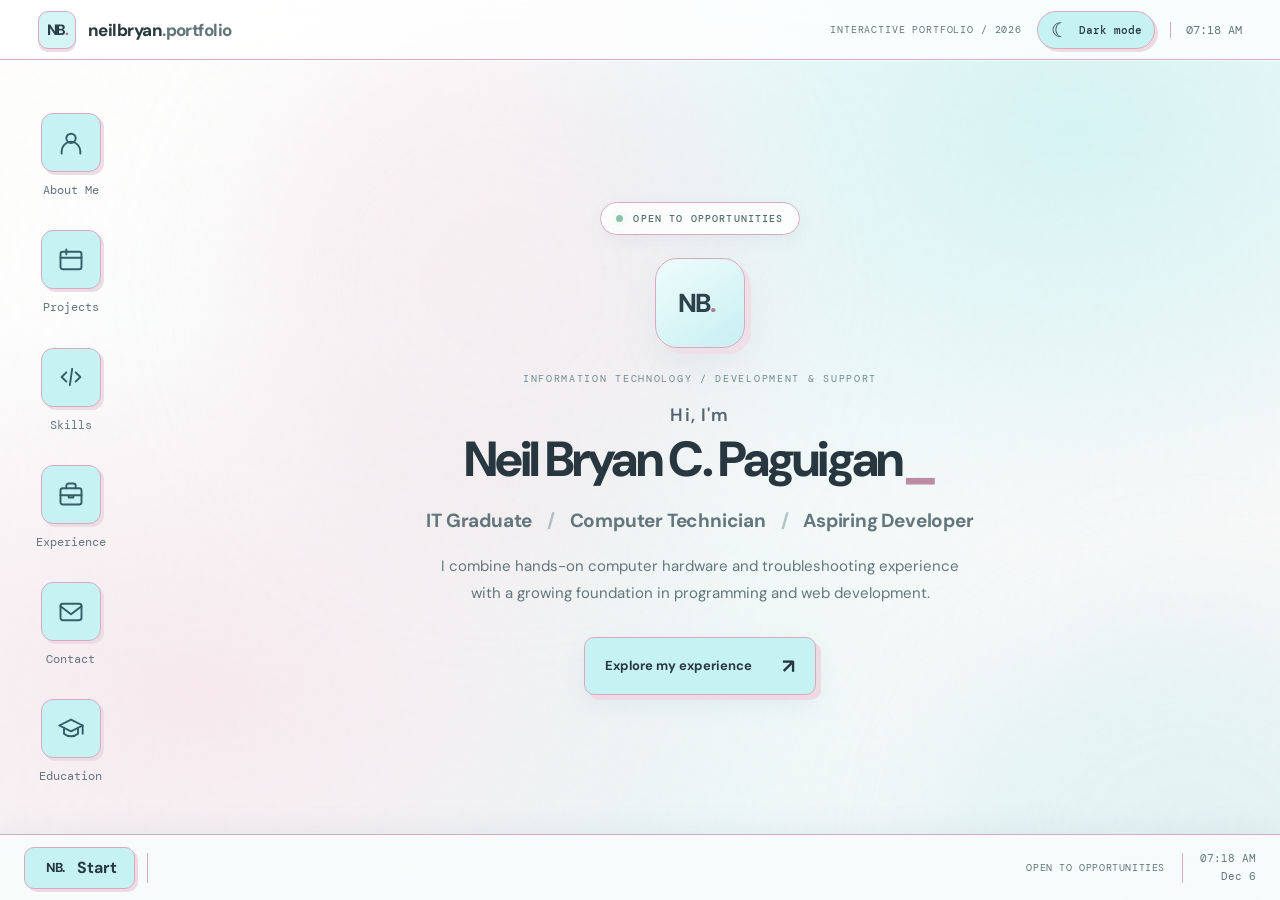
==== index.html @ 0460dc66 "Update lyric video description for clarity" ====
<!DOCTYPE html>
<html data-theme="light" lang="en">
  <head>
    <meta charset="utf-8"/>
    <meta content="width=device-width, initial-scale=1.0" name="viewport"/>
    <meta content="#f8fbfa" name="theme-color"/>
    <meta content="Explore Neil Bryan C. Paguigan’s desktop-style portfolio: IT graduate, computer technician, and developing programmer based in Bulacan, Philippines." name="description"/>
    <title>Neil Bryan C. Paguigan | Portfolio</title>
    <link href="style.css" rel="stylesheet"/>
    <script defer="" src="script.js"></script>
    <link href="assets/favicon.svg" rel="icon" type="image/svg+xml"/>
  </head>
  <body>
    <!-- SVG ICON DEFINITIONS — navigation icon shapes -->
    <svg aria-hidden="true" class="icon-sprite" xmlns="http://www.w3.org/2000/svg">
      <defs>
        <symbol fill="none" id="icon-about" stroke="currentColor" stroke-linecap="round" stroke-linejoin="round" stroke-width="1.65" viewbox="0 0 24 24">
          <circle cx="12" cy="8" r="4"></circle>
          <path d="M4 21v-2a8 8 0 0 1 16 0v2"></path>
        </symbol>
        <symbol fill="none" id="icon-projects" stroke="currentColor" stroke-linecap="round" stroke-linejoin="round" stroke-width="1.65" viewbox="0 0 24 24">
          <rect height="15" rx="2" width="18" x="3" y="5"></rect>
          <path d="M3 10h18M8 3v4"></path>
        </symbol>
        <symbol fill="none" id="icon-skills" stroke="currentColor" stroke-linecap="round" stroke-linejoin="round" stroke-width="1.65" viewbox="0 0 24 24">
          <path d="m8 8-4 4 4 4m8-8 4 4-4 4m-3-11-2 14"></path>
        </symbol>
        <symbol fill="none" id="icon-experience" stroke="currentColor" stroke-linecap="round" stroke-linejoin="round" stroke-width="1.65" viewbox="0 0 24 24">
          <rect height="14" rx="2" width="18" x="3" y="7"></rect>
          <path d="M8 7V5a2 2 0 0 1 2-2h4a2 2 0 0 1 2 2v2M3 13h18M10 13v2h4v-2"></path>
        </symbol>
        <symbol fill="none" id="icon-contact" stroke="currentColor" stroke-linecap="round" stroke-linejoin="round" stroke-width="1.65" viewbox="0 0 24 24">
          <rect height="14" rx="2" width="18" x="3" y="5"></rect>
          <path d="m3 7 9 7 9-7"></path>
        </symbol>
        <symbol fill="none" id="icon-education" stroke="currentColor" stroke-linecap="round" stroke-linejoin="round" stroke-width="1.65" viewbox="0 0 24 24">
          <path d="m2 9 10-5 10 5-10 5L2 9Z"></path>
          <path d="M6 11v5c3.5 3 8.5 3 12 0v-5M22 9v7"></path>
        </symbol>
      </defs>
    </svg>
    <div aria-hidden="true" class="wallpaper">
      <div class="ambient ambient-one"></div>
      <div class="ambient ambient-two"></div>
      <div class="grain"></div>
    </div>
    <div class="desktop" id="desktop">
      <!-- TOP BAR — logo, theme toggle and clock -->
      <header class="topbar">
        <div class="brand">
          <span aria-hidden="true" class="brand-mark">NB<span>.</span></span>
          <span>neilbryan<span class="muted">.portfolio</span></span>
        </div>
        <div class="topbar-right">
          <span class="topbar-tip">INTERACTIVE PORTFOLIO / 2026</span>
          <button aria-label="Switch to dark mode" aria-pressed="false" class="theme-toggle" id="themeToggle" title="Switch theme" type="button"><span aria-hidden="true" class="theme-toggle-icon" id="themeGlyph">☾</span><span class="theme-toggle-label" id="themeLabel">Dark mode</span></button>
          <span class="topbar-divider"></span>
          <span id="topClock">--:--</span>
        </div>
      </header>
      <main class="workspace">
        <!-- DESKTOP SHORTCUTS — data-open targets a window ID -->
        <div aria-label="Desktop shortcuts" class="desktop-icons">
          <button class="shortcut" data-open="about"><span class="shortcut-icon icon-about"><svg aria-hidden="true" class="ui-icon"><use href="#icon-about"></use></svg></span><span>About Me</span></button>
          <button class="shortcut" data-open="projects"><span class="shortcut-icon icon-projects"><svg aria-hidden="true" class="ui-icon"><use href="#icon-projects"></use></svg></span><span>Projects</span></button>
          <button class="shortcut" data-open="skills"><span class="shortcut-icon icon-skills"><svg aria-hidden="true" class="ui-icon"><use href="#icon-skills"></use></svg></span><span>Skills</span></button>
          <button class="shortcut" data-open="experience"><span class="shortcut-icon icon-experience"><svg aria-hidden="true" class="ui-icon"><use href="#icon-experience"></use></svg></span><span>Experience</span></button>
          <button class="shortcut" data-open="contact"><span class="shortcut-icon icon-contact"><svg aria-hidden="true" class="ui-icon"><use href="#icon-contact"></use></svg></span><span>Contact</span></button>
          <button class="shortcut" data-open="education"><span class="shortcut-icon icon-education"><svg aria-hidden="true" class="ui-icon"><use href="#icon-education"></use></svg></span><span>Education</span></button>
        </div>
        <!-- HERO / HOME PAGE — edit your name, headline and introduction here -->
        <section aria-label="Welcome" class="hero">
          <div class="hello-pill"><span class="status-dot"></span> OPEN TO OPPORTUNITIES</div>
          <div aria-hidden="true" class="hero-symbol"><span aria-hidden="true" class="hero-emblem">NB<span>.</span></span></div>
          <p class="hero-kicker">INFORMATION TECHNOLOGY / DEVELOPMENT &amp; SUPPORT</p>
          <p class="hero-intro">Hi, I'm</p>
          <h1 class="hero-name">Neil Bryan C. Paguigan<span class="hero-period">_</span></h1>
          <p class="hero-description">IT Graduate <span class="role-divider">/</span> Computer Technician <span class="role-divider">/</span> Aspiring Developer</p>
          <p class="hero-subtitle">I combine hands-on computer hardware and troubleshooting experience with a growing foundation in programming and web development.</p>
          <button class="hero-action" data-open="experience">Explore my experience <span aria-hidden="true">↗</span></button>
        </section>
        <div class="window-layer" id="windowLayer">
          <!-- ABOUT ME  -->
          <section aria-label="About Me" aria-modal="false" class="app-window" data-icon="A" data-title="About Me" hidden="" id="window-about" role="dialog">
            <div class="window-titlebar">
              <div class="window-heading"><svg aria-hidden="true" class="heading-icon"><use href="#icon-about"></use></svg>about / profile</div>
              <div class="window-controls">
                <button aria-label="Minimize About Me" data-minimize="">−</button>
                <button aria-label="Close About Me" data-close="">×</button>
              </div>
            </div>
            <div class="window-body about-layout">
              <div class="avatar-card">
                <div class="avatar-art avatar-photo-wrap"><img alt="Portrait of Neil Bryan C. Paguigan" height="400" loading="lazy" src="assets/profile.jpg" width="400"/></div>
                <div class="avatar-caption">NEIL BRYAN C. PAGUIGAN</div>
              </div>
              <div class="about-copy">
                <p class="eyebrow">01 / ABOUT ME</p>
                <h2>Hi, I'm <span class="highlight">Neil Bryan.</span></h2>
                <p>I'm a Bachelor of Science in Information Technology graduate from STI College San Jose Del Monte, with practical experience in computer diagnostics, PC assembly, operating system installation, and software troubleshooting.</p>
                <p>My background also includes an on-the-job training role as a video editor at Hooli Software. I'm continuing to build my programming skills and looking for opportunities to apply both my technical experience and creativity.</p>
                <div class="tags">
                  <span>BS Information Technology</span>
                  <span>PC Support</span>
                  <span>Web Fundamentals</span>
                  <span>Video Editing</span>
                </div>
              </div>
            </div>
          </section>
          <!-- PROJECTS -->
          <section aria-label="Projects" aria-modal="false" class="app-window" data-icon="P" data-title="Projects" hidden="" id="window-projects" role="dialog">
            <div class="window-titlebar">
              <div class="window-heading"><svg aria-hidden="true" class="heading-icon"><use href="#icon-projects"></use></svg>projects / selected work</div>
              <div class="window-controls">
                <button aria-label="Minimize Projects" data-minimize="">−</button>
                <button aria-label="Close Projects" data-close="">×</button>
              </div>
            </div>
            <div class="window-body">
              <p class="eyebrow">02 / SELECTED WORK</p>
              <div class="section-heading">
                <h2>Work &amp; <span class="highlight">projects.</span></h2>
                <span class="tiny-caption">RESUME-BASED</span>
              </div>
              <div class="project-grid">
                <!-- PROJECT CARD -->
                <article class="project-card">
                  <div class="project-art art-one"><span aria-hidden="true">⌘</span><small>WEB PORTFOLIO</small></div>
                  <div class="project-content">
                    <div class="project-index">01 — PERSONAL WEBSITE</div>
                    <h3>Portfolio OS</h3>
                    <p>This website: a desktop-inspired, responsive portfolio with shortcut navigation, interactive windows, and light/dark themes.</p>
                    <div class="project-footer">
                      <span>HTML · CSS · JAVASCRIPT</span>
                      <span class="project-current">YOU'RE HERE</span>
                    </div>
                  </div>
                </article>
                <!-- PROJECT CARD -->
                <article class="project-card">
                  <div class="project-art art-two"><span aria-hidden="true">▶</span><small>HOOLI SOFTWARE</small></div>
                  <div class="project-content">
                    <div class="project-index">02 — OJT / VIDEO</div>
                    <h3>Video Editing</h3>
                    <p>Edited short-form Reels content and lyric videos during my March–June 2023 internship at Hooli Software.</p>
                    <div class="project-footer">
                      <span>REELS · LYRIC VIDEOS</span>
                      <span class="project-current">OJT WORK</span>
                    </div>
                  </div>
                </article>
                <!-- PROJECT CARD -->
                <article class="project-card">
                  <div class="project-art art-three"><span aria-hidden="true">◌</span><small>HOOLI SOFTWARE</small></div>
                  <div class="project-content">
                    <div class="project-index">03 — OJT / WEB ASSETS</div>
                    <h3>Website Preloaders</h3>
                    <p>Worked on preloader assets for websites as part of my video-editing internship.</p>
                    <div class="project-footer">
                      <span>DIGITAL ASSETS</span>
                      <span class="project-current">OJT WORK</span>
                    </div>
                  </div>
                </article>
              </div>
              <p class="editor-note">Portfolio samples and external case-study links can be added when they are available. No placeholder projects or fake links.</p>
            </div>
          </section>
          <!-- SKILLS -->
          <section aria-label="Skills" aria-modal="false" class="app-window" data-icon="S" data-title="Skills" hidden="" id="window-skills" role="dialog">
            <div class="window-titlebar">
              <div class="window-heading"><svg aria-hidden="true" class="heading-icon"><use href="#icon-skills"></use></svg>skills / capabilities</div>
              <div class="window-controls">
                <button aria-label="Minimize Skills" data-minimize="">−</button>
                <button aria-label="Close Skills" data-close="">×</button>
              </div>
            </div>
            <div class="window-body">
              <p class="eyebrow">03 / TECHNICAL SKILLS</p>
              <h2>What I <span class="highlight">work with.</span></h2>
              <p class="section-lead">A foundation in programming and practical experience with computers, software, and creative tools.</p>
              <!-- SKILL CATEGORY -->
              <div class="skill-group">
                <h3><span>01</span> Programming fundamentals</h3>
                <div class="skill-pills">
                  <span>HTML</span>
                  <span>CSS</span>
                  <span>JavaScript</span>
                  <span>C# (basic)</span>
                  <span>Python (basic)</span>
                </div>
              </div>
              <!-- SKILL CATEGORY -->
              <div class="skill-group">
                <h3><span>02</span> Computer hardware &amp; support</h3>
                <div class="skill-pills">
                  <span>PC Building</span>
                  <span>System Diagnostics</span>
                  <span>OS Installation</span>
                  <span>Software Installation</span>
                  <span>Basic Troubleshooting</span>
                  <span>Computer Literacy</span>
                </div>
              </div>
              <!-- SKILL CATEGORY -->
              <div class="skill-group">
                <h3><span>03</span> Creative &amp; workplace skills</h3>
                <div class="skill-pills">
                  <span>Reels Video Editing</span>
                  <span>Lyric Videos</span>
                  <span>Photo Editing</span>
                  <span>Microsoft Office (basic)</span>
                  <span>Written Communication</span>
                  <span>Verbal Communication</span>
                </div>
              </div>
              <p class="editor-note">Programming languages are listed as foundational skills, consistent with my résumé.</p>
            </div>
          </section>
          <!-- EXPERIENCE -->
          <section aria-label="Experience" aria-modal="false" class="app-window" data-icon="E" data-title="Experience" hidden="" id="window-experience" role="dialog">
            <div class="window-titlebar">
              <div class="window-heading"><svg aria-hidden="true" class="heading-icon"><use href="#icon-experience"></use></svg>experience / timeline</div>
              <div class="window-controls">
                <button aria-label="Minimize Experience" data-minimize="">−</button>
                <button aria-label="Close Experience" data-close="">×</button>
              </div>
            </div>
            <div class="window-body">
              <p class="eyebrow">04 / PROFESSIONAL EXPERIENCE</p>
              <h2>Where I've <span class="highlight">worked.</span></h2>
              <!-- EXPERIENCE TIMELINE -->
              <div class="timeline">
                <div class="timeline-item">
                  <div class="timeline-dot"></div>
                  <span class="timeline-date">NOV 2024 — PRESENT</span>
                  <h3>Computer Technician</h3>
                  <p class="timeline-place">PC Bulacan Computer Center · San Jose del Monte, Bulacan</p>
                  <ul class="experience-list">
                    <li>Diagnose desktop computer hardware issues.</li>
                    <li>Assemble and build system units.</li>
                    <li>Install operating systems and software, and perform basic troubleshooting.</li>
                  </ul>
                </div>
                <div class="timeline-item">
                  <div class="timeline-dot"></div>
                  <span class="timeline-date">MAR 2023 — JUN 2023</span>
                  <h3>Video Editor (OJT)</h3>
                  <p class="timeline-place">Hooli Software · Internship</p>
                  <ul class="experience-list">
                    <li>Edited Reels and other short-form video content.</li>
                    <li>Created and edited lyric videos.</li>
                    <li>Worked on preloaders for websites.</li>
                  </ul>
                </div>
              </div>
            </div>
          </section>
          <!-- CONTACT -->
          <section aria-label="Contact" aria-modal="false" class="app-window" data-icon="C" data-title="Contact" hidden="" id="window-contact" role="dialog">
            <div class="window-titlebar">
              <div class="window-heading"><svg aria-hidden="true" class="heading-icon"><use href="#icon-contact"></use></svg>contact / connect</div>
              <div class="window-controls">
                <button aria-label="Minimize Contact" data-minimize="">−</button>
                <button aria-label="Close Contact" data-close="">×</button>
              </div>
            </div>
            <div class="window-body contact-body">
              <div class="contact-art"><svg aria-hidden="true" class="contact-icon"><use href="#icon-contact"></use></svg></div>
              <p class="eyebrow">05 / GET IN TOUCH</p>
              <h2>Let's <span class="highlight">connect.</span></h2>
              <p>I'm based in San Jose del Monte, Bulacan, Philippines, and open to opportunities in software development and IT support.</p>
              <a class="contact-primary" href="mailto:neilbryancpaguigan@gmail.com">Email me <span aria-hidden="true">↗</span></a>
              <!-- CONTACT DETAILS — these appear publicly when you publish the site -->
              <div class="contact-details">
                <a href="mailto:neilbryancpaguigan@gmail.com">neilbryancpaguigan@gmail.com</a>
                <a href="tel:+639936010426">+63 993-601-0426</a>
                <span>San Jose del Monte, Bulacan, PH</span>
              </div>
            </div>
          </section>
          <!-- EDUCATION -->
          <section aria-label="Education" aria-modal="false" class="app-window" data-icon="ED" data-title="Education" hidden="" id="window-education" role="dialog">
            <div class="window-titlebar">
              <div class="window-heading"><svg aria-hidden="true" class="heading-icon"><use href="#icon-education"></use></svg> education / qualifications</div>
              <div class="window-controls">
                <button aria-label="Minimize Education" data-minimize="">−</button>
                <button aria-label="Close Education" data-close="">×</button>
              </div>
            </div>
            <div class="window-body">
              <p class="eyebrow">06 / EDUCATION</p>
              <h2>My academic <span class="highlight">background.</span></h2>
              <div class="timeline education-timeline">
                <div class="timeline-item">
                  <div class="timeline-dot"></div>
                  <span class="timeline-date">COLLEGE · GRADUATE</span>
                  <h3>Bachelor of Science in Information Technology</h3>
                  <p class="timeline-place">STI College San Jose Del Monte</p>
                  <p>Dean's Lister (2022)</p>
                </div>
                <div class="timeline-item">
                  <div class="timeline-dot"></div>
                  <span class="timeline-date">SENIOR HIGH SCHOOL</span>
                  <h3>Senior High School</h3>
                  <p class="timeline-place">Bulacan Standard Academy</p>
                </div>
                <div class="timeline-item">
                  <div class="timeline-dot"></div>
                  <span class="timeline-date">EARLIER EDUCATION</span>
                  <h3>Junior High School</h3>
                  <p class="timeline-place">Bulacan Standard Academy · Grades 8–10</p>
                  <p class="timeline-place">College of Saint Adela · Grade 7 (as listed on résumé)</p>
                </div>
              </div>
            </div>
          </section>
        </div>
      </main>
      <!-- TASKBAR -->
      <footer class="taskbar">
        <button aria-expanded="false" aria-label="Open shortcut menu" class="start-button" id="startButton"><span aria-hidden="true" class="start-mark">NB<span>.</span></span><span>Start</span></button>
        <div class="task-separator"></div>
        <div aria-label="Open apps" class="task-items" id="taskItems"></div>
        <div class="taskbar-right">
          <span class="taskbar-message">OPEN TO OPPORTUNITIES</span>
          <span class="task-separator"></span>
          <div class="tray-clock"><span id="taskClock">--:--</span><span id="taskDate">---</span></div>
        </div>
      </footer>
      <!-- START MENU -->
      <div class="start-menu" hidden="" id="startMenu">
        <div class="start-heading">
          <span aria-hidden="true" class="start-heading-mark">NB<span>.</span></span>
          <span>Navigation</span>
        </div>
        <div class="start-grid">
          <button data-open="about"><svg aria-hidden="true" class="start-menu-icon"><use href="#icon-about"></use></svg><span>About Me</span></button>
          <button data-open="projects"><svg aria-hidden="true" class="start-menu-icon"><use href="#icon-projects"></use></svg><span>Projects</span></button>
          <button data-open="skills"><svg aria-hidden="true" class="start-menu-icon"><use href="#icon-skills"></use></svg><span>Skills</span></button>
          <button data-open="experience"><svg aria-hidden="true" class="start-menu-icon"><use href="#icon-experience"></use></svg><span>Experience</span></button>
          <button data-open="contact"><svg aria-hidden="true" class="start-menu-icon"><use href="#icon-contact"></use></svg><span>Contact</span></button>
          <button data-open="education"><svg aria-hidden="true" class="start-menu-icon"><use href="#icon-education"></use></svg><span>Education</span></button>
        </div>
        <div class="start-footer">PORTFOLIO OS <span>VERSION 2.0</span></div>
      </div>
    </div>
  </body>
</html>
---- style.css ----
@import url('https://fonts.googleapis.com/css2?family=DM+Mono:wght@400;500&family=DM+Sans:wght@400;500;600;700;800&display=swap');

:root {
  color-scheme: dark;
  --bg: #08090c;
  --panel: #121418;
  --panel2: #191b21;
  --border: #ffffff35;
  --text: #f7f4ee;
  --muted: #a5a4a7;
  --accent: #d9d2f2;
  --warm: #e8d6bd;
  --task-h: 66px;
  font-family: 'DM Sans',system-ui,sans-serif;
}

* {
  box-sizing: border-box;
}

html,
body {
  margin: 0;
  min-height: 100%;
  background: var(--bg);
  color: var(--text);
}

button,
a {
  font: inherit;
}

button {
  cursor: pointer;
}

a {
  color: inherit;
}


/* ==========================================================================
   BACKGROUNDS
   ========================================================================== */
.wallpaper {
  position: fixed;
  inset: 0;
  overflow: hidden;
  pointer-events: none;
  background: radial-gradient(ellipse at 50% 48%,#181a21 0%,#0b0c10 47%,#07080b 95%);
}

.ambient {
  position: absolute;
  width: 40vw;
  height: 40vw;
  border-radius: 50%;
  filter: blur(90px);
  opacity: .12;
}

.ambient-one {
  background: #a7a1cc;
  top: 15%;
  left: 25%;
}

.ambient-two {
  background: #b28c78;
  right: -20%;
  bottom: -30%;
}

.grain {
  position: absolute;
  inset: 0;
  opacity: .1;
  background-image: url("data:image/svg+xml,%3Csvg viewBox='0 0 140 140' xmlns='http://www.w3.org/2000/svg'%3E%3Cfilter id='n'%3E%3CfeTurbulence type='fractalNoise' baseFrequency='.8' numOctaves='3' stitchTiles='stitch'/%3E%3C/filter%3E%3Crect width='100%25' height='100%25' filter='url(%23n)' opacity='.35'/%3E%3C/svg%3E");
}

.desktop {
  position: relative;
  min-height: 100dvh;
  overflow: hidden;
}


/* ==========================================================================
   HEADER
   ========================================================================== */
.topbar {
  height: 60px;
  padding: 0 38px;
  display: flex;
  justify-content: space-between;
  align-items: center;
  border-bottom: 1px solid #ffffff1b;
  background: #090a0c55;
}

.brand {
  display: flex;
  align-items: center;
  gap: 10px;
  font-weight: 800;
  letter-spacing: -.7px;
  font-size: 18px;
}

.brand-mark {
  font-size: 30px;
  color: #e4d7f2;
}

.muted {
  color: #9998a0;
}

.topbar-right {
  display: flex;
  align-items: center;
  gap: 20px;
  font: 12px 'DM Mono',monospace;
  color: #bbb8bf;
}

.topbar-tip {
  color: #aaa5ac;
}

.topbar-divider {
  width: 1px;
  height: 16px;
  background: #fff4;
}


/* ==========================================================================
   WORKSPACE — layout for the desktop
   ========================================================================== */
.workspace {
  position: relative;
  min-height: calc(100dvh - 60px - var(--task-h));
  display: flex;
  align-items: center;
  justify-content: center;
  padding: 42px 100px 80px;
}


/* ==========================================================================
   SHORTCUTS — navigation icons and hover effects
   ========================================================================== */
.desktop-icons {
  position: absolute;
  z-index: 2;
  left: 39px;
  top: 42px;
  display: grid;
  grid-template-columns: 90px;
  gap: 23px;
}

.shortcut {
  background: transparent;
  border: 1px solid transparent;
  color: #f8f5f1;
  display: flex;
  flex-direction: column;
  align-items: center;
  gap: 9px;
  padding: 7px 5px 8px;
  border-radius: 12px;
  font: 12px 'DM Mono',monospace;
  white-space: nowrap;
  transition: .2s;
}

.shortcut:hover,
.shortcut:focus-visible {
  background: #ffffff12;
  border-color: #ffffff30;
  outline: none;
  transform: translateY(-2px);
}

.shortcut-icon {
  width: 60px;
  height: 59px;
  display: grid;
  place-items: center;
  background: #1a1b20;
  border: 1px solid #aaa7b1;
  border-radius: 14px;
  box-shadow: 5px 5px 0 #0008;
  font: 34px 'DM Sans',sans-serif;
}

.icon-about {
  color: #e6d6c1;
}

.icon-projects {
  color: #c6c0e8;
}

.icon-skills {
  color: #e7ded3;
}

.icon-experience {
  color: #dedad0;
}

.icon-contact {
  color: #d1c6eb;
}

.icon-notes {
  color: #eedebc;
}


/* ==========================================================================
   HOME / HERO — title, introduction and call to action
   ========================================================================== */
.hero {
  text-align: center;
  width: min(760px,100%);
  position: relative;
  z-index: 1;
  margin-top: -35px;
}

.hello-pill {
  display: inline-flex;
  align-items: center;
  gap: 10px;
  padding: 9px 15px;
  border: 1px solid #ffffff40;
  background: #ffffff07;
  border-radius: 999px;
  letter-spacing: 1.3px;
  color: #e6ddd2;
  font: 10px 'DM Mono',monospace;
}

.hello-pill>span:last-child {
  color: #e7cba8;
}

.status-dot {
  width: 7px;
  height: 7px;
  border-radius: 50%;
  background: #bed6b2;
  box-shadow: 0 0 10px #a1dfa766;
}

.hero-symbol {
  font-size: 46px;
  margin: 25px auto 16px;
  color: #ded1ef;
  animation: rotate 24s linear infinite;
  width: max-content;
}

@keyframes rotate {
  to {
    transform: rotate(360deg);
  }
}

.hero-kicker,
.eyebrow {
  font: 11px 'DM Mono',monospace;
  color: #b2a9ba;
  letter-spacing: 2.3px;
}

.hero h1 {
  font-size: clamp(58px,8vw,116px);
  line-height: 1.05;
  letter-spacing: -6px;
  margin: 10px 0 21px;
  font-weight: 800;
}

.cursor {
  color: #d9c9e9;
  animation: blink 1.1s step-end infinite;
}

@keyframes blink {
  50% {
    opacity: 0;
  }
}

.hero-description {
  font-weight: 700;
  font-size: clamp(14px,1.6vw,19px);
  margin: 0;
}

.star {
  color: #d9c9e9;
  padding: 0 9px;
}

.hero-subtitle {
  color: #a9a5aa;
  font-size: 15px;
  max-width: 475px;
  line-height: 1.8;
  margin: 20px auto 30px;
}

.hero-action,
.contact-primary {
  display: inline-flex;
  align-items: center;
  justify-content: center;
  gap: 30px;
  text-decoration: none;
  border-radius: 10px;
  padding: 15px 20px;
  border: 1px solid #f1e8e2;
  background: #f3eee9;
  color: #101014;
  font-weight: 800;
  font-size: 13px;
  transition: .2s;
}

.hero-action:hover,
.contact-primary:hover {
  transform: translateY(-3px);
  box-shadow: 0 8px 30px #ffffff1c;
}

.hero-action span,
.contact-primary span {
  font-size: 20px;
}

.desktop-sticker {
  position: absolute;
  color: #bdb4b5;
  font: 13px 'DM Mono',monospace;
  transform: rotate(8deg);
}

.sticker-top {
  right: 7%;
  top: 17%;
  border: 1px dashed #817982a3;
  padding: 17px 24px;
  border-radius: 6px;
  text-align: center;
  line-height: 1.8;
}


/* ==========================================================================
   TASKBAR — Start button, open apps and clock
   ========================================================================== */
.sticker-top strong {
  color: #e9d1c0;
  font-weight: 500;
}

.sticker-top span {
  position: absolute;
  right: -12px;
  top: -21px;
  font-size: 27px;
  color: #d5c3e4;
}

.sticker-bottom {
  right: 12%;
  bottom: 12%;
  transform: rotate(-7deg);
  font-size: 12px;
  color: #b5a6bc;
}

.taskbar {
  position: fixed;
  z-index: 1000;
  bottom: 0;
  left: 0;
  right: 0;
  height: var(--task-h);
  display: flex;
  align-items: center;
  gap: 12px;
  padding: 0 24px;
  background: #141519ee;
  border-top: 1px solid #ffffff30;
  backdrop-filter: blur(22px);
}

.start-button {
  background: #ded8ed;
  color: #141419;
  border: 0;
  border-radius: 10px;
  height: 42px;
  padding: 0 17px;
  display: flex;
  align-items: center;
  gap: 9px;
  font-weight: 800;
}

.start-button:first-letter {
  font-size: 24px;
}

.task-separator {
  background: #ffffff30;
  width: 1px;
  height: 30px;
  flex-shrink: 0;
}

.task-items {
  display: flex;
  gap: 6px;
  min-width: 0;
  overflow: auto;
  scrollbar-width: none;
}

.task-item {
  display: flex;
  align-items: center;
  gap: 8px;
  padding: 10px 12px;
  white-space: nowrap;
  border: 1px solid #ffffff24;
  border-radius: 8px;
  background: #ffffff08;
  color: #ddd;
  font: 12px 'DM Mono',monospace;
}

.task-item.active {
  background: #ffffff20;
  border-color: #ffffff65;
}

.taskbar-right {
  display: flex;
  align-items: center;
  gap: 17px;
  margin-left: auto;
  white-space: nowrap;
}

.taskbar-message {
  font: 11px 'DM Mono',monospace;
  color: #b1afb4;
}

.taskbar-message span {
  color: #e8bbc9;
}

.tray-clock {
  display: flex;
  flex-direction: column;
  align-items: flex-end;
  font: 11px 'DM Mono',monospace;
  line-height: 1.6;
}

.start-menu {
  position: fixed;
  z-index: 1001;
  bottom: calc(var(--task-h) + 10px);
  left: 22px;
  width: 300px;
  background: #191a1f;
  border: 1px solid #ffffff4d;
  border-radius: 14px;
  box-shadow: 0 22px 70px #000b;
  padding: 18px;
}

.start-heading {
  font-weight: 700;
  font-size: 16px;
  display: flex;
  align-items: center;
  gap: 12px;
  padding: 3px 3px 16px;
}

.start-heading:first-letter {
  color: #d9c9e9;
}


/* ==========================================================================
   START MENU — grid of navigation shortcuts
   ========================================================================== */
.start-grid {
  display: grid;
  grid-template-columns: repeat(2,1fr);
  gap: 8px;
}

.start-grid button {
  padding: 12px;
  text-align: left;
  background: #ffffff0a;
  border: 1px solid #ffffff18;
  border-radius: 8px;
  color: #f5f1ec;
  display: flex;
  gap: 9px;
  align-items: center;
}

.start-grid button:hover {
  background: #ffffff22;
}

.start-footer {
  display: flex;
  justify-content: space-between;
  border-top: 1px solid #fff2;
  margin-top: 16px;
  padding-top: 13px;
  font: 11px 'DM Mono',monospace;
  color: #999;
}

.window-layer {
  position: absolute;
  inset: 0;
  pointer-events: none;
  z-index: 5;
}


/* ==========================================================================
   APPLICATION WINDOWS — draggable window containers
   ========================================================================== */
.app-window {
  position: absolute;
  top: 6%;
  left: 50%;
  width: min(760px,calc(100vw - 200px));
  max-height: min(76vh,740px);
  display: flex;
  flex-direction: column;
  background: #17181deF;
  border: 1px solid #ffffff63;
  border-radius: 14px;
  box-shadow: 0 25px 100px #000e,0 0 0 1px #000 inset;
  backdrop-filter: blur(24px);
  overflow: hidden;
  pointer-events: auto;
  transform: translateX(-50%);
  animation: pop .19s ease-out;
}

.app-window[hidden],
.start-menu[hidden] {
  display: none!important;
}

@keyframes pop {
  from {
    opacity: 0;
    scale: .97;
  }
  to {
    opacity: 1;
    scale: 1;
  }
}

.window-titlebar {
  height: 49px;
  flex-shrink: 0;
  background: #26272c;
  border-bottom: 1px solid #ffffff30;
  display: flex;
  align-items: center;
  justify-content: space-between;
  padding: 0 15px;
  user-select: none;
  cursor: grab;
  touch-action: none;
}

.window-heading {
  display: flex;
  gap: 9px;
  align-items: center;
  font: 12px 'DM Mono',monospace;
  color: #e4e2e6;
}

.window-heading span {
  font-size: 18px;
  color: #ddd1f0;
}

.window-controls {
  display: flex;
  gap: 8px;
}

.window-controls button {
  width: 27px;
  height: 27px;
  border-radius: 7px;
  border: 1px solid #ffffff35;
  background: #ffffff0b;
  color: white;
  font-size: 19px;
  line-height: 1;
}

.window-controls button:hover {
  background: #ffffff2b;
}

.window-controls button:last-child:hover {
  background: #af555f;
}

.window-body {
  padding: 31px;
  overflow: auto;
  scrollbar-color: #62616a transparent;
  scrollbar-width: thin;
}


/* ==========================================================================
   ABOUT / PROFILE — image, introduction and tags
   ========================================================================== */
.window-body h2 {
  font-size: clamp(24px,3vw,35px);
  line-height: 1.2;
  letter-spacing: -1.2px;
  margin: 7px 0 20px;
}

.window-body p {
  color: #bfbac1;
  font-size: 14px;
  line-height: 1.85;
}

.window-body .eyebrow {
  color: #c5b5d2;
  font-size: 10px;
}

.highlight {
  color: #decbea;
}

.about-layout {
  display: grid;
  grid-template-columns: 230px 1fr;
  gap: 29px;
}

.avatar-card {
  background: #242329;
  border: 1px solid #ffffff35;
  border-radius: 12px;
  padding: 12px;
  height: max-content;
  transform: rotate(-2deg);
}

.avatar-art {
  height: 210px;
  background: radial-gradient(circle at 30% 30%,#4e4155,#29272f 65%);
  border-radius: 7px;
  display: grid;
  place-items: center;
  color: #dac8e6;
  font-size: 75px;
  position: relative;
}

.avatar-art span {
  position: absolute;
  color: #ffeedb;
  font-size: 64px;
}

.avatar-caption {
  text-align: center;
  font: 12px 'DM Mono',monospace;
  padding: 13px 2px 3px;
  color: #ded4d3;
}


/* ==========================================================================
   PROJECTS — portfolio cards and sample work
   ========================================================================== */
.tags {
  display: flex;
  gap: 7px;
  flex-wrap: wrap;
  margin-top: 20px;
}

.tags span,
.skill-pills span {
  border: 1px solid #ffffff32;
  background: #ffffff09;
  padding: 8px 10px;
  border-radius: 7px;
  font: 11px 'DM Mono',monospace;
  color: #ded4db;
}

.section-heading {
  display: flex;
  justify-content: space-between;
  align-items: center;
}

.tiny-caption {
  font: 11px 'DM Mono',monospace;
  color: #8f8994;
}

.project-grid {
  display: grid;
  grid-template-columns: repeat(3,minmax(0,1fr));
  gap: 13px;
}

.project-card {
  background: #222329;
  border: 1px solid #ffffff2e;
  border-radius: 10px;
  overflow: hidden;
}

.project-art {
  height: 130px;
  display: flex;
  align-items: center;
  justify-content: center;
  position: relative;
  background: radial-gradient(circle at 40% 40%,#594960,#28232d);
}

.art-two {
  background: radial-gradient(circle,#6c584e,#302c2b);
}

.art-three {
  background: radial-gradient(circle,#4f5863,#272b32);
}

.project-art>span {
  font-size: 76px;
  color: #e1d4e9;
}

.project-art small {
  position: absolute;
  bottom: 9px;
  left: 12px;
  font: 9px 'DM Mono',monospace;
  letter-spacing: 1px;
  color: #f0e7ed;
}

.project-content {
  padding: 14px;
}

.project-index {
  font: 9px 'DM Mono',monospace;
  color: #b8a6c8;
  letter-spacing: 1px;
}

.project-content h3 {
  font-size: 16px;
  margin: 10px 0 4px;
}

.project-content p {
  font-size: 12px;
  line-height: 1.7;
  min-height: 81px;
  margin: 0 0 12px;
}

.project-footer {
  display: flex;
  justify-content: space-between;
  align-items: center;
  gap: 6px;
  font: 9px 'DM Mono',monospace;
  color: #c2b4c8;
}


/* ==========================================================================
   SKILLS — labels, lists and badges
   ========================================================================== */
.project-footer a {
  display: grid;
  place-items: center;
  font-size: 22px;
  text-decoration: none;
  width: 29px;
  height: 29px;
  border: 1px solid #fff4;
  border-radius: 7px;
}

.project-footer a:hover {
  background: #fff2;
}

.editor-note {
  font: 11px 'DM Mono',monospace!important;
  color: #908c96!important;
  margin: 22px 0 0;
}

.skill-group {
  margin: 27px 0;
}

.skill-group h3 {
  font-size: 15px;
  font-weight: 700;
  display: flex;
  gap: 13px;
  align-items: center;
}

.skill-group h3 span {
  font: 11px 'DM Mono',monospace;
  color: #bdabcf;
}

.skill-pills {
  display: flex;
  flex-wrap: wrap;
  gap: 9px;
}


/* ==========================================================================
   EXPERIENCE / EDUCATION — timelines
   ========================================================================== */
.timeline {
  border-left: 1px solid #ffffff4d;
  margin: 27px 0 0 7px;
  padding-left: 25px;
}

.timeline-item {
  position: relative;
  padding: 0 0 30px;
}

.timeline-dot {
  position: absolute;
  left: -31px;
  top: 6px;
  width: 11px;
  height: 11px;
  background: #ddd0e5;
  border: 2px solid #222229;
  border-radius: 50%;
}

.timeline-date {
  font: 10px 'DM Mono',monospace;
  letter-spacing: 1.2px;
  color: #d5bfdc;
}

.timeline h3 {
  margin: 7px 0;
  font-size: 19px;
}

.timeline-place {
  font-size: 12px!important;
  color: #d7cbd7!important;
  margin: 0;
}

.timeline-item p:last-child {
  margin-top: 8px;
}


/* ==========================================================================
   CONTACT — email and personal details
   ========================================================================== */
.contact-body {
  text-align: center;
}

.contact-art {
  font-size: 75px;
  color: #e9d8e9;
  position: relative;
  margin: 0 auto 5px;
  width: max-content;
}

.contact-art span {
  position: absolute;
  right: -24px;
  top: -9px;
  font-size: 35px;
}

.contact-body h2 {
  font-size: 37px;
}

.contact-body>p:not(.eyebrow) {
  max-width: 360px;
  margin: 0 auto 23px;
}

.social-links {
  display: flex;
  justify-content: center;
  gap: 15px;
  margin-top: 22px;
}

.social-links a {
  font: 12px 'DM Mono',monospace;
  color: #ddd0e6;
  text-decoration: none;
  border-bottom: 1px solid #ddd0e666;
  padding-bottom: 4px;
}

.note-paper {
  padding: 18px 24px;
  background: #d8cdbb;
  color: #393039;
  border-radius: 5px;
  box-shadow: 5px 6px 0 #0004;
  transform: rotate(-1deg);
  max-width: 520px;
}

.note-paper p {
  color: #443a3f;
  font-size: 15px;
}

.note-signoff {
  text-align: right;
  font-style: italic;
}


/* ==========================================================================
   ORIGINAL RESPONSIVE RULES — earlier viewport adjustments
   ========================================================================== */
@media (min-width:900px) {
  .app-window[data-dragged="true"] {
    transform: none;
  }
}

@media (max-width:1100px) {
  .desktop-sticker {
    display: none;
  }
  .workspace {
    padding-left: 160px;
    padding-right: 30px;
  }
  .hero h1 {
    letter-spacing: -4px;
  }
  .app-window {
    width: min(700px,calc(100vw - 170px));
    left: calc(50% + 55px);
  }
}

@media (max-width:700px) {
  :root {
    --task-h: 61px;
  }
  .topbar {
    height: 53px;
    padding: 0 16px;
  }
  .topbar-tip,
  .topbar-divider {
    display: none;
  }
  .workspace {
    min-height: calc(100dvh - 53px - var(--task-h));
    display: flex;
    flex-direction: column;
    justify-content: flex-start;
    padding: 26px 15px 120px;
    gap: 30px;
  }
  .hero {
    order: 0;
    margin: 22px auto 0;
  }
  .hero-symbol {
    font-size: 32px;
    margin: 20px auto 8px;
  }
  .hero h1 {
    font-size: clamp(46px,12vw,76px);
    letter-spacing: -3px;
    margin: 13px 0 20px;
  }
  .hero-description {
    font-size: 12px;
    line-height: 2;
  }
  .star {
    padding: 0 3px;
  }
  .hero-subtitle {
    font-size: 13px;
    padding: 0 6px;
    margin: 12px auto 19px;
  }
  .hello-pill {
    font-size: 9px;
    letter-spacing: .5px;
  }
  .desktop-icons {
    order: 1;
    position: relative;
    top: auto;
    left: auto;
    width: 100%;
    max-width: 420px;
    display: grid;
    grid-template-columns: repeat(3,1fr);
    justify-items: center;
    gap: 12px;
    margin: 0 auto;
  }
  .shortcut {
    font-size: 11px;
  }
  .shortcut-icon {
    width: 56px;
    height: 55px;
  }
  .taskbar {
    padding: 0 11px;
    gap: 8px;
  }
  .start-button {
    padding: 0 13px;
    height: 39px;
  }
  .start-button span,
  .taskbar-message {
    display: none;
  }
  .task-items {
    gap: 4px;
  }
  .task-item {
    padding: 9px;
  }
  .task-item .task-name {
    display: none;
  }
  .taskbar-right {
    gap: 9px;
  }
  .tray-clock {
    font-size: 10px;
  }
  .app-window,
  .app-window[data-dragged="true"] {
    position: fixed;
    top: 65px!important;
    left: 10px!important;
    right: 10px!important;
    width: auto!important;
    max-height: calc(100dvh - 138px);
    transform: none!important;
  }
  .window-body {
    padding: 21px;
  }
  .about-layout {
    grid-template-columns: 1fr;
  }
  .avatar-card {
    max-width: 220px;
    margin: 0 auto;
  }
  .avatar-art {
    height: 160px;
  }
  .project-grid {
    grid-template-columns: 1fr;
  }
  .project-art {
    height: 105px;
  }
  .project-content p {
    min-height: auto;
  }
  .project-card {
    display: grid;
    grid-template-columns: 38% 1fr;
  }
  .project-art {
    height: 100%;
    min-height: 175px;
  }
  .project-art>span {
    font-size: 51px;
  }
  .project-content {
    padding: 12px;
  }
  .project-content h3 {
    font-size: 14px;
  }
  .project-content p {
    font-size: 11px;
  }
  .contact-body h2 {
    font-size: 28px;
  }
  .start-menu {
    left: 10px;
    bottom: 70px;
    width: min(300px,calc(100vw - 20px));
  }
}

@media (max-width:360px) {
  .project-card {
    grid-template-columns: 1fr;
  }
  .project-art {
    min-height: 90px;
  }
  .desktop-icons {
    gap: 4px;
  }
  .shortcut {
    font-size: 10px;
  }
}

@media (prefers-reduced-motion:reduce) {
  *,
  *:before,
  *:after {
    animation: none!important;
    transition: none!important;
  }
}


/* ==========================================================================
   LIGHT / DARK THEME SWITCH — theme-specific styles
   ========================================================================== */

.theme-toggle {
  display: inline-flex;
  justify-content: center;
  align-items: center;
  gap: 9px;
  padding: 8px 12px;
  flex-shrink: 0;
  border: 1px solid #ffffff48;
  border-radius: 999px;
  background: #ffffff13;
  color: #f7f4ee;
  font: 500 11px 'DM Mono', monospace;
  cursor: pointer;
  transition: background .2s ease, border-color .2s ease, transform .2s ease;
}

.theme-toggle:hover {
  background: #ffffff22;
  transform: translateY(-1px);
}

.theme-toggle:focus-visible {
  outline: 2px solid #e0cbf3;
  outline-offset: 3px;
}

.theme-toggle-icon {
  font: 20px/1 'DM Sans', sans-serif;
  width: 20px;
  text-align: center;
}

.topbar-right {
  gap: 15px;
}

body,
.wallpaper,
.topbar,
.taskbar,
.app-window,
.window-titlebar,
.shortcut,
.shortcut-icon,
.start-menu,
.project-card,
.project-art,
.start-button,
.hero-action,
.contact-primary,
.theme-toggle {
  transition-property: background, background-color, border-color, color, box-shadow, opacity;
  transition-duration: .23s;
  transition-timing-function: ease;
}

html[data-theme="light"] {
  color-scheme: light;
  --bg: #fff9fc;
  --panel: #ffffff;
  --panel2: #fff3fa;
  --border: #cfc9d7;
  --text: #393648;
  --muted: #857e92;
  --accent: #efaecd;
  --warm: #ffe0ed;
}

html[data-theme="light"] .wallpaper {
  background: radial-gradient(ellipse at 20% 27%, #ffe5f0 0, transparent 37%),
    radial-gradient(ellipse at 81% 66%, #dffaff 0, transparent 42%),
    radial-gradient(ellipse at 51% 94%, #f3eafb 0, transparent 49%),
    linear-gradient(135deg, #fffafe, #f7fdff 54%, #fff8fb);
}

html[data-theme="light"] .ambient {
  filter: blur(68px);
  opacity: .42;
}

html[data-theme="light"] .ambient-one {
  background: #ffcbdf;
  top: 3%;
  left: 19%;
}

html[data-theme="light"] .ambient-two {
  background: #a9eef6;
  right: -13%;
  bottom: -24%;
}

html[data-theme="light"] .grain {
  opacity: .075;
}

html[data-theme="light"] .topbar {
  background: #ffffffbd;
  border-bottom-color: #e8dbe7;
  backdrop-filter: blur(20px);
}

html[data-theme="light"] .muted {
  color: #a18da6;
}

html[data-theme="light"] .topbar-right {
  color: #6a6477;
}

html[data-theme="light"] .topbar-tip {
  color: #98849b;
}

html[data-theme="light"] .topbar-divider {
  background: #d8c5d5;
}

html[data-theme="light"] .theme-toggle {
  background: linear-gradient(120deg, #ffedf5, #eafaff);
  border-color: #dec8dc;
  color: #62546a;
  box-shadow: 0 2px 0 #e9d9e3;
}

html[data-theme="light"] .theme-toggle:hover {
  background: #ffdeec;
  border-color: #c6a9c2;
}

html[data-theme="light"] .theme-toggle:focus-visible {
  outline-color: #9c6a91;
}

html[data-theme="light"] .shortcut {
  color: #5b5365;
}

html[data-theme="light"] .shortcut:hover,
html[data-theme="light"] .shortcut:focus-visible {
  background: #ffffffb3;
  border-color: #ead4e3;
  box-shadow: 0 6px 25px #be98b522;
}

html[data-theme="light"] .shortcut-icon {
  background: #ffffffde;
  border-color: #d6c5d5;
  box-shadow: 5px 5px 0 #ebdce9b8, 0 6px 23px #bb94b316;
}

html[data-theme="light"] .icon-about {
  color: #d694b5;
}

html[data-theme="light"] .icon-projects {
  color: #78b9cb;
}

html[data-theme="light"] .icon-skills {
  color: #b6a3d4;
}

html[data-theme="light"] .icon-experience {
  color: #93aba5;
}

html[data-theme="light"] .icon-contact {
  color: #df9bad;
}

html[data-theme="light"] .icon-notes {
  color: #d2ab7f;
}

html[data-theme="light"] .hello-pill {
  background: #fffdfedb;
  border-color: #ecd0df;
  color: #866778;
  box-shadow: 0 5px 18px #e5b6d02c;
}

html[data-theme="light"] .hello-pill > span:last-child {
  color: #d99bb8;
}

html[data-theme="light"] .status-dot {
  background: #88c5a6;
  box-shadow: 0 0 10px #a7dbc688;
}

html[data-theme="light"] .hero-kicker,
html[data-theme="light"] .eyebrow {
  color: #987995;
}

html[data-theme="light"] .hero h1 {
  color: #353044;
}

html[data-theme="light"] .cursor,
html[data-theme="light"] .star {
  color: #dc99c2;
}

html[data-theme="light"] .hero-description {
  color: #6b586f;
}

html[data-theme="light"] .hero-subtitle {
  color: #786d80;
}

html[data-theme="light"] .hero-action,
html[data-theme="light"] .contact-primary {
  background: #f9cbdf;
  border-color: #de9ebd;
  color: #50374b;
  box-shadow: 4px 4px 0 #eddce9, 0 7px 23px #e7b5cb55;
}

html[data-theme="light"] .hero-action:hover,
html[data-theme="light"] .contact-primary:hover {
  box-shadow: 4px 7px 0 #eed7e4, 0 12px 28px #dfaac355;
}

html[data-theme="light"] .desktop-sticker {
  color: #a28ca2;
}

html[data-theme="light"] .sticker-top {
  background: #ffffff95;
  border-color: #d8b7cd;
  box-shadow: 5px 5px 0 #fae6f3;
}

html[data-theme="light"] .sticker-top strong {
  color: #d68fb5;
}

html[data-theme="light"] .sticker-top span {
  color: #a1cbd0;
}

html[data-theme="light"] .sticker-bottom {
  color: #95b1b7;
}

html[data-theme="light"] .taskbar {
  background: #f7fbffed;
  border-top-color: #d3dfe7;
  box-shadow: 0 -5px 30px #b3c6da1a;
}

html[data-theme="light"] .start-button {
  background: #f7cadd;
  border: 1px solid #dcadc4;
  color: #4b3b52;
  box-shadow: 0 3px 0 #e5b4cd;
}

html[data-theme="light"] .start-button:hover {
  background: #f6b8d2;
}

html[data-theme="light"] .task-separator {
  background: #d6cbdc;
}

html[data-theme="light"] .task-item {
  background: #ffffffd9;
  border-color: #ded5e7;
  color: #655a6f;
}

html[data-theme="light"] .task-item:hover {
  background: #fff0f9;
}

html[data-theme="light"] .task-item.active {
  background: #ffe3f1;
  border-color: #dfb3ce;
  color: #50374b;
}

html[data-theme="light"] .taskbar-message {
  color: #857e92;
}

html[data-theme="light"] .taskbar-message span {
  color: #db9bbd;
}

html[data-theme="light"] .tray-clock {
  color: #776d84;
}

html[data-theme="light"] .start-menu {
  background: #fffafd;
  border-color: #decadb;
  box-shadow: 0 20px 60px #977a9840;
}

html[data-theme="light"] .start-heading {
  color: #574a62;
}

html[data-theme="light"] .start-grid button {
  background: #fff3f9;
  border-color: #ecd5e4;
  color: #6b546c;
}

html[data-theme="light"] .start-grid button:hover {
  background: #e5faff;
  border-color: #b8dfe8;
}

html[data-theme="light"] .start-footer {
  border-top-color: #ead9e7;
  color: #998aa3;
}

html[data-theme="light"] .app-window {
  background: #fffdfef7;
  border-color: #d9bfd3;
  box-shadow: 0 25px 80px #8c739e45, 0 0 0 1px #ffffff inset;
}

html[data-theme="light"] .window-titlebar {
  background: linear-gradient(90deg, #ffebf4 0%, #edfbfd 100%);
  border-bottom-color: #e9d4e1;
}

html[data-theme="light"] .window-heading {
  color: #756477;
}

html[data-theme="light"] .window-heading span {
  color: #d492b7;
}

html[data-theme="light"] .window-controls button {
  background: #ffffffa6;
  border-color: #e0c8d8;
  color: #6d596b;
}

html[data-theme="light"] .window-controls button:hover {
  background: #f9dbea;
}

html[data-theme="light"] .window-controls button:last-child:hover {
  background: #ffb7c4;
  color: #6c2834;
}

html[data-theme="light"] .window-body {
  scrollbar-color: #cfb4ce transparent;
}

html[data-theme="light"] .window-body h2 {
  color: #393146;
}

html[data-theme="light"] .window-body p {
  color: #6c6475;
}

html[data-theme="light"] .window-body .eyebrow {
  color: #b882a8;
}

html[data-theme="light"] .highlight {
  color: #cb81a9;
}

html[data-theme="light"] .avatar-card {
  background: #fff0f6;
  border-color: #e9cbdd;
  box-shadow: 5px 6px 0 #f5e3ee;
}

html[data-theme="light"] .avatar-art {
  background: radial-gradient(circle at 35% 30%, #ffe0ef, #cbeef4 90%);
  color: #cf93be;
}

html[data-theme="light"] .avatar-art span {
  color: #a989bc;
}

html[data-theme="light"] .avatar-caption {
  color: #9a7d98;
}

html[data-theme="light"] .tags span,
html[data-theme="light"] .skill-pills span {
  background: #fff1f7;
  border-color: #e5cada;
  color: #7a6078;
}

html[data-theme="light"] .tiny-caption {
  color: #9c8aa1;
}

html[data-theme="light"] .project-card {
  background: #ffffff;
  border-color: #e5d3e3;
  box-shadow: 0 5px 20px #b7aac220;
}

html[data-theme="light"] .project-art {
  background: radial-gradient(circle at 42% 43%, #ffe1f1, #f8cddd 95%);
}

html[data-theme="light"] .art-two {
  background: radial-gradient(circle, #e6fbff, #bee9f2);
}

html[data-theme="light"] .art-three {
  background: radial-gradient(circle, #f3e7ff, #d7d2f4);
}

html[data-theme="light"] .project-art > span {
  color: #ac89b6;
}

html[data-theme="light"] .project-art small {
  color: #816985;
}

html[data-theme="light"] .project-index {
  color: #b37c9f;
}

html[data-theme="light"] .project-content h3 {
  color: #46384f;
}

html[data-theme="light"] .project-footer {
  color: #8e7c95;
}

html[data-theme="light"] .project-footer a {
  border-color: #e3cdda;
}

html[data-theme="light"] .project-footer a:hover {
  background: #fde9f3;
}

html[data-theme="light"] .editor-note {
  color: #9a8ca0 !important;
}

html[data-theme="light"] .skill-group h3 {
  color: #5d4b66;
}

html[data-theme="light"] .skill-group h3 span {
  color: #ba8aac;
}

html[data-theme="light"] .timeline {
  border-left-color: #e6c7de;
}

html[data-theme="light"] .timeline-dot {
  background: #edb4d4;
  border-color: #fff8fc;
}

html[data-theme="light"] .timeline-date {
  color: #b17f9d;
}

html[data-theme="light"] .timeline h3 {
  color: #514257;
}

html[data-theme="light"] .timeline-place {
  color: #987f97 !important;
}

html[data-theme="light"] .contact-art {
  color: #cc91b1;
}

html[data-theme="light"] .social-links a {
  color: #a96f96;
  border-bottom-color: #d7a9c9;
}

html[data-theme="light"] .note-paper {
  background: #fff4e9;
  color: #6e5d69;
  box-shadow: 5px 6px 0 #eacfcf;
}

html[data-theme="light"] .note-paper p {
  color: #755e69;
}

/*
 * Small screens: the icon-only toggle stays available without crowding.
 */

@media (max-width: 700px) {
  .topbar-right {
    gap: 10px;
  }
  .theme-toggle {
    padding: 7px 9px;
  }
  .theme-toggle-label {
    display: none;
  }
  .topbar-divider {
    display: none;
  }
  .hero-symbol {
    width: 94px;
    height: 94px;
    margin: 2px auto 8px;
  }
}

@media (max-width: 360px) {
  .brand {
    font-size: 16px;
    gap: 6px;
  }
  .topbar {
    padding: 0 10px;
  }
  .topbar-right {
    gap: 6px;
  }
}

@media (prefers-reduced-motion: reduce) {
  .hero-symbol {
    animation: none !important;
  }
  .theme-toggle {
    transition: none !important;
  }
}


/* ==========================================================================
   PASTEL LIGHT THEME REFINEMENTS — cyan controls and pink outlines
   ========================================================================== */
/*
 * ========================================================================
 * PASTEL STUDIO · Light theme refresh
 * Direction: airy off-white desktop, ice-cyan controls, dusty-rose outlines,
 * and slate typography. Dark mode above is deliberately unchanged.
 * Change these five tokens to customize the light palette in one place.
 * ========================================================================
 */

html[data-theme="light"] {
  --bg: #f8fbfa;
  --panel: #fffefd;
  --panel2: #effbfc;
  --border: #ddb5c6;
  --text: #283940;
  --muted: #667a7e;
  --accent: #bfeef1;
  --warm: #e4bdcd;
  --pastel-cyan: #c6f2f4;
  --pastel-cyan-hover: #abe7eb;
  --pastel-cyan-pale: #ebfafb;
  --pastel-pink: #d9aabd;
  --pastel-pink-strong: #c58fa7;
  --pastel-ink: #283940;
  --pastel-muted: #63767c;
}

/*
 * Softer, more neutral desktop canvas with subtle cyan/rose glow.
 */

html[data-theme="light"] .wallpaper {
  background: radial-gradient(ellipse at 84% 14%, #d5f3f3 0%, transparent 38%),
    radial-gradient(ellipse at 15% 77%, #f7e9ee 0%, transparent 38%),
    radial-gradient(ellipse at 49% 90%, #e9f7f6 0%, transparent 48%),
    linear-gradient(135deg, #fffefd 0%, #f5fafa 54%, #fbf7f7 100%);
}

html[data-theme="light"] .ambient-one {
  background: #efcfdb;
  opacity: .25;
}

html[data-theme="light"] .ambient-two {
  background: #a9e5e9;
  opacity: .25;
}

html[data-theme="light"] .grain {
  opacity: .045;
}

html[data-theme="light"] .topbar {
  background: #ffffffc7;
  border-bottom-color: var(--pastel-pink);
  box-shadow: 0 1px 0 #ffffffbf;
}

html[data-theme="light"] .brand {
  color: var(--pastel-ink);
}

html[data-theme="light"] .muted,
html[data-theme="light"] .topbar-right,
html[data-theme="light"] .topbar-tip,
html[data-theme="light"] .hero-subtitle,
html[data-theme="light"] .hero-description,
html[data-theme="light"] .shortcut,
html[data-theme="light"] .tiny-caption,
html[data-theme="light"] .tray-clock {
  color: var(--pastel-muted);
}

html[data-theme="light"] .topbar-divider {
  background: var(--pastel-pink);
}

html[data-theme="light"] .hero h1 {
  color: #27363f;
}

html[data-theme="light"] .hero-kicker,
html[data-theme="light"] .eyebrow,
html[data-theme="light"] .window-body .eyebrow {
  color: #718a90;
}

html[data-theme="light"] .hello-pill {
  color: #526f74;
  background: #ffffffcf;
  border-color: var(--pastel-pink);
  box-shadow: 0 5px 16px #52787a12;
}

html[data-theme="light"] .hello-pill > span:last-child,
html[data-theme="light"] .star,
html[data-theme="light"] .cursor,
html[data-theme="light"] .highlight {
  color: #b77997;
}

/*
 * Every primary control is cyan with a softly defined pink outline.
 */

html[data-theme="light"] .theme-toggle,
html[data-theme="light"] .hero-action,
html[data-theme="light"] .contact-primary,
html[data-theme="light"] .start-button,
html[data-theme="light"] .task-item,
html[data-theme="light"] .start-grid button,
html[data-theme="light"] .window-controls button,
html[data-theme="light"] .project-footer a {
  background: var(--pastel-cyan);
  border: 1px solid var(--pastel-pink);
  color: var(--pastel-ink);
  box-shadow: 3px 3px 0 #eddae2;
}

html[data-theme="light"] .theme-toggle:hover,
html[data-theme="light"] .hero-action:hover,
html[data-theme="light"] .contact-primary:hover,
html[data-theme="light"] .start-button:hover,
html[data-theme="light"] .task-item:hover,
html[data-theme="light"] .start-grid button:hover,
html[data-theme="light"] .window-controls button:hover,
html[data-theme="light"] .project-footer a:hover {
  background: var(--pastel-cyan-hover);
  border-color: var(--pastel-pink-strong);
  color: #1f343d;
}

html[data-theme="light"] .hero-action,
html[data-theme="light"] .contact-primary {
  box-shadow: 5px 5px 0 #eddae2, 0 10px 24px #86b9bc28;
}

html[data-theme="light"] .hero-action:hover,
html[data-theme="light"] .contact-primary:hover {
  box-shadow: 5px 7px 0 #e7ceda, 0 14px 26px #80b4b72b;
}

html[data-theme="light"] .task-item.active {
  background: #aee6eb;
  border-color: var(--pastel-pink-strong);
  color: var(--pastel-ink);
  box-shadow: inset 0 0 0 1px #ffffff8a;
}

html[data-theme="light"] .window-controls button:last-child:hover {
  background: #f2c2d2;
  color: #642e44;
}

html[data-theme="light"] .theme-toggle:focus-visible,
html[data-theme="light"] .shortcut:focus-visible,
html[data-theme="light"] button:focus-visible,
html[data-theme="light"] a:focus-visible {
  outline: 2px solid #a67490;
  outline-offset: 3px;
}

/*
 * Desktop icon buttons are cyan too, and pink is used consistently on edges.
 */

html[data-theme="light"] .shortcut-icon {
  background: #d8f5f6;
  border: 1px solid var(--pastel-pink);
  box-shadow: 5px 5px 0 #e8d3de, 0 8px 22px #8caeb01a;
}

html[data-theme="light"] .shortcut:hover,
html[data-theme="light"] .shortcut:focus-visible {
  background: #ffffff9e;
  border-color: var(--pastel-pink);
  box-shadow: 0 8px 23px #89b1b218;
}

html[data-theme="light"] .icon-about,
html[data-theme="light"] .icon-projects,
html[data-theme="light"] .icon-skills,
html[data-theme="light"] .icon-experience,
html[data-theme="light"] .icon-contact,
html[data-theme="light"] .icon-notes {
  color: #426872;
}

/*
 * Rose-trimmed OS chrome, kept light and readable rather than overly pink.
 */

html[data-theme="light"] .taskbar {
  background: #f7fcfbed;
  border-top: 1px solid var(--pastel-pink);
  box-shadow: 0 -6px 27px #769da019;
}

html[data-theme="light"] .task-separator {
  background: var(--pastel-pink);
}

html[data-theme="light"] .taskbar-message {
  color: var(--pastel-muted);
}

html[data-theme="light"] .taskbar-message span {
  color: #af7894;
}

html[data-theme="light"] .start-menu {
  background: #fffefd;
  border-color: var(--pastel-pink);
  box-shadow: 0 20px 60px #57798234;
}

html[data-theme="light"] .start-heading,
html[data-theme="light"] .window-heading {
  color: var(--pastel-ink);
}

html[data-theme="light"] .start-footer {
  border-top-color: var(--pastel-pink);
  color: #788689;
}

html[data-theme="light"] .app-window {
  background: #fffefdF7;
  border: 1px solid var(--pastel-pink);
  box-shadow: 0 22px 80px #526e7638, 0 0 0 1px #ffffff inset;
}

html[data-theme="light"] .window-titlebar {
  background: linear-gradient(90deg, #f3fcfc, #f7edf1);
  border-bottom: 1px solid var(--pastel-pink);
}

html[data-theme="light"] .window-heading span {
  color: #658d92;
}

html[data-theme="light"] .window-body h2,
html[data-theme="light"] .project-content h3,
html[data-theme="light"] .skill-group h3,
html[data-theme="light"] .timeline h3 {
  color: var(--pastel-ink);
}

html[data-theme="light"] .window-body p {
  color: #566970;
}

html[data-theme="light"] .window-body {
  scrollbar-color: #d0a2b7 transparent;
}

html[data-theme="light"] .avatar-card,
html[data-theme="light"] .project-card,
html[data-theme="light"] .tags span,
html[data-theme="light"] .skill-pills span {
  border-color: var(--pastel-pink);
}

html[data-theme="light"] .avatar-card {
  background: #f0fafa;
  box-shadow: 5px 6px 0 #ecd8e1;
}

html[data-theme="light"] .avatar-art {
  background: radial-gradient(circle at 35% 30%, #e0f8f9, #d2e8ed 90%);
  color: #577d85;
}

html[data-theme="light"] .avatar-art span {
  color: #8a7187;
}

html[data-theme="light"] .avatar-caption {
  color: #6a7b81;
}

html[data-theme="light"] .tags span,
html[data-theme="light"] .skill-pills span {
  background: #edfafb;
  color: #3d616b;
}

html[data-theme="light"] .project-card {
  background: #fffefd;
  box-shadow: 0 5px 20px #739ca019;
}

html[data-theme="light"] .project-art {
  background: radial-gradient(circle at 44% 40%, #d7f5f6, #c1e8ec 95%);
}

html[data-theme="light"] .art-two {
  background: radial-gradient(circle, #f7eaf0, #e6d1db);
}

html[data-theme="light"] .art-three {
  background: radial-gradient(circle, #ecf8f6, #c9e9e9);
}

html[data-theme="light"] .project-art > span {
  color: #648f98;
}

html[data-theme="light"] .project-art small,
html[data-theme="light"] .project-index,
html[data-theme="light"] .project-footer,
html[data-theme="light"] .timeline-date {
  color: #6c888e;
}

html[data-theme="light"] .project-footer a {
  border-radius: 6px;
}

html[data-theme="light"] .timeline {
  border-left-color: var(--pastel-pink);
}

html[data-theme="light"] .timeline-dot {
  background: #b9ebee;
  border-color: #fffefd;
}

html[data-theme="light"] .skill-group h3 span {
  color: #8e6e80;
}

html[data-theme="light"] .timeline-place {
  color: #788a8e !important;
}

html[data-theme="light"] .editor-note {
  color: #7b8b8f !important;
}

html[data-theme="light"] .contact-art {
  color: #6f9aa1;
}

html[data-theme="light"] .social-links a {
  color: #3d7882;
  border-bottom-color: var(--pastel-pink);
}

html[data-theme="light"] .note-paper {
  background: #effbfb;
  color: #566e75;
  border: 1px solid var(--pastel-pink);
  box-shadow: 5px 6px 0 #ead6df;
}

html[data-theme="light"] .note-paper p {
  color: #566e75;
}

html[data-theme="light"] .desktop-sticker {
  color: #6f878c;
}

html[data-theme="light"] .sticker-top {
  background: #ffffffb5;
  border-color: var(--pastel-pink);
  box-shadow: 5px 5px 0 #e6d3de;
}

html[data-theme="light"] .sticker-top strong {
  color: #658f96;
}

html[data-theme="light"] .sticker-top span {
  color: #ad7d97;
}

html[data-theme="light"] .sticker-bottom {
  color: #758d92;
}


/* ==========================================================================
   PROFESSIONAL DESIGN REFINEMENTS — logo, icons and typography
   ========================================================================== */
/*
 * ======================================================================
 * PROFESSIONAL IDENTITY · Minimal, desktop-inspired design
 * Removes mascot styling and playful decoration. Light mode retains
 * ice-cyan controls, rose outlines, and warm neutral surfaces.
 * ======================================================================
 */

:root {
  --ink-strong: #f5f7f8;
}

html[data-theme="light"] {
  --ink-strong: #243a42;
}

.icon-sprite {
  position: absolute;
  width: 0;
  height: 0;
  overflow: hidden;
}

.brand {
  gap: 12px;
  font-size: 17px;
  letter-spacing: -.55px;
}

.brand-mark,
.start-heading-mark,
.start-mark {
  display: inline-flex;
  align-items: center;
  justify-content: center;
  font-family: 'DM Sans', system-ui, sans-serif;
  font-weight: 800;
  letter-spacing: -2px;
  flex-shrink: 0;
}

.brand-mark {
  width: 38px;
  height: 38px;
  border-radius: 10px;
  font-size: 20px;
  border: 1px solid #ffffff9c;
  color: #fff;
  background: #16181c;
  box-shadow: 0 0 0 3px #ffffff06;
}

.brand-mark span,
.hero-emblem span,
.avatar-initials > span {
  color: #a9e4eb;
}

html[data-theme="light"] .brand-mark {
  color: #273e46;
  background: #d4f4f6;
  border-color: #d9aabd;
  box-shadow: 0 3px 0 #eddce3;
}

html[data-theme="light"] .brand-mark span {
  color: #a86e8b;
}

.topbar-tip {
  letter-spacing: .85px;
  font-size: 10px;
}

.hero {
  max-width: 800px;
  margin-top: -18px;
}

.hero-symbol {
  display: grid;
  place-items: center;
  width: 90px;
  height: 90px;
  border-radius: 22px;
  margin: 23px auto 24px;
  border: 1px solid #ffffff5a;
  background: #1b1e23;
  box-shadow: 0 15px 40px #0004;
  animation: none;
  transform: none;
}

.hero-emblem {
  font: 800 41px/1 'DM Sans', sans-serif;
  letter-spacing: -5px;
  color: #f4f4f4;
  padding-right: 7px;
}

html[data-theme="light"] .hero-symbol {
  background: linear-gradient(145deg,#eefcfc,#c8eff2);
  border-color: #d9aabd;
  box-shadow: 6px 6px 0 #efdfe6, 0 16px 35px #739b9e1a;
}

html[data-theme="light"] .hero-emblem {
  color: #2d434c;
}

html[data-theme="light"] .hero-emblem span {
  color: #b67996;
}

.hero-kicker {
  letter-spacing: 1.7px;
  font-size: 10px;
}

.hero h1 {
  font-size: clamp(56px, 7.5vw, 103px);
  letter-spacing: -5px;
  margin: 10px 0 16px;
}

.hero-period {
  color: #9bcfd4;
}

html[data-theme="light"] .hero-period {
  color: #bc8aa1;
}

.role-divider {
  display: inline-block;
  padding: 0 11px;
  opacity: .42;
}

.hero-description {
  letter-spacing: -.2px;
}

.hero-subtitle {
  max-width: 520px;
}

.hello-pill {
  font-weight: 500;
  letter-spacing: 1.15px;
}

.hello-pill .status-dot {
  width: 7px;
  height: 7px;
}

.shortcut {
  gap: 10px;
}

.shortcut-icon {
  border-radius: 12px;
  box-shadow: none;
}

.ui-icon {
  width: 28px;
  height: 28px;
  stroke: currentColor;
  fill: none;
}

html[data-theme="dark"] .shortcut-icon {
  color: #eef2f4;
  background: #191b20;
  border-color: #c6c8d080;
  box-shadow: 3px 3px 0 #0005;
}

html[data-theme="light"] .shortcut-icon {
  color: #365d66;
  background: #c6f2f4;
  border: 1px solid #d9aabd;
  box-shadow: 3px 3px 0 #ecdce4;
}

.shortcut:hover .shortcut-icon {
  transform: translateY(-2px);
}

.shortcut-icon {
  transition: transform .2s ease, border-color .2s ease, background .2s ease;
}

.window-heading {
  letter-spacing: -.15px;
}

.heading-icon {
  width: 17px;
  height: 17px;
  stroke: currentColor;
  fill: none;
}

.window-titlebar {
  cursor: grab;
}

.window-titlebar:active {
  cursor: grabbing;
}

.app-window {
  border-radius: 12px;
}

.avatar-card {
  transform: none;
  border-radius: 10px;
}

.avatar-art {
  overflow: hidden;
  border-radius: 7px;
  position: relative;
}

.avatar-art .avatar-initials {
  position: static;
  font: 800 68px/1 'DM Sans', sans-serif;
  letter-spacing: -8px;
  color: #fbfcfd;
  padding-right: 9px;
}

.avatar-art .avatar-aux {
  position: absolute;
  left: 12px;
  bottom: 10px;
  font: 10px 'DM Mono', monospace;
  letter-spacing: 1px;
  color: #d3dce1;
}

.avatar-caption {
  font-size: 10px;
  letter-spacing: 1px;
}

html[data-theme="light"] .avatar-art {
  background: linear-gradient(135deg,#d8f3f4,#c1e4e8);
}

html[data-theme="light"] .avatar-art .avatar-initials {
  color: #395660;
}

html[data-theme="light"] .avatar-art .avatar-initials > span {
  color: #b7849c;
}

html[data-theme="light"] .avatar-art .avatar-aux {
  color: #56737b;
}

.contact-art {
  display: grid;
  place-items: center;
  width: 85px;
  height: 85px;
  margin-bottom: 22px;
}

.contact-icon {
  width: 70px;
  height: 70px;
  fill: none;
  stroke: currentColor;
}

.principle-grid {
  display: grid;
  grid-template-columns: repeat(3, minmax(0,1fr));
  gap: 12px;
  margin-top: 25px;
}

.principle {
  padding: 21px 18px 18px;
  border: 1px solid #ffffff37;
  border-radius: 9px;
  background: #ffffff07;
}

.principle-number {
  font: 11px 'DM Mono', monospace;
  color: #d3cbe6;
}

.principle h3 {
  margin: 25px 0 7px;
  font-size: 17px;
}

.principle p {
  margin: 0;
  font-size: 12px;
  line-height: 1.75;
}

html[data-theme="light"] .principle {
  background: #f2fbfb;
  border-color: #d9aabd;
}

html[data-theme="light"] .principle-number {
  color: #a66e88;
}

html[data-theme="light"] .principle h3 {
  color: #273e46;
}

.approach-intro {
  max-width: 640px;
}

.start-mark,
.start-heading-mark {
  font-size: 18px;
  letter-spacing: -2px;
}

.start-heading-mark {
  width: 33px;
  height: 33px;
  color: #f7f6f8;
  border: 1px solid #ffffff70;
  border-radius: 8px;
  background: #22252b;
}

html[data-theme="light"] .start-heading-mark {
  background: #d1f3f5;
  border-color: #d9aabd;
  color: #2e4b52;
}

.start-mark {
  width: 22px;
}

.start-menu-icon {
  width: 17px;
  height: 17px;
  stroke: currentColor;
  fill: none;
  flex-shrink: 0;
}

.taskbar-message {
  letter-spacing: .6px;
  font-size: 10px;
}

html[data-theme="light"] .project-card,
html[data-theme="light"] .avatar-card {
  box-shadow: 0 5px 20px #739ca012;
}

html[data-theme="light"] .window-titlebar {
  background: linear-gradient(90deg,#f4fbfc,#f7f2f5);
}

html[data-theme="light"] .hero-action,
html[data-theme="light"] .contact-primary,
html[data-theme="light"] .start-button {
  font-weight: 700;
}

html[data-theme="dark"] .hero-action,
html[data-theme="dark"] .contact-primary,
html[data-theme="dark"] .start-button {
  background: #f2f3f4;
  border: 1px solid #eee;
  color: #111318;
}

html[data-theme="dark"] .hero-action:hover,
html[data-theme="dark"] .start-button:hover {
  background: #fff;
}

.editor-note {
  font-size: 10px !important;
}

@media (max-width: 700px) {
  .hero-symbol {
    width: 77px;
    height: 77px;
    border-radius: 18px;
    margin: 3px auto 12px;
  }
  .hero-emblem {
    font-size: 37px;
  }
  .hero h1 {
    letter-spacing: -3px;
  }
  .role-divider {
    padding: 0 5px;
  }
  .principle-grid {
    grid-template-columns: 1fr;
  }
  .principle {
    padding: 17px;
  }
  .principle h3 {
    margin-top: 9px;
  }
}

@media (max-width: 400px) {
  .topbar {
    padding: 0 12px;
  }
  .brand {
    gap: 7px;
    font-size: 15px;
  }
  .brand-mark {
    height: 33px;
    width: 33px;
    font-size: 17px;
  }
  .topbar-right {
    gap: 7px;
  }
}

/*
 * On compact screens retain the new monogram while hiding the word "Start".
 */

@media (max-width: 700px) {
  .start-button .start-mark {
    display: inline-flex;
  }
  .start-button > span:last-child {
    display: none;
  }
}


/* ==========================================================================
   HERO NAME — responsive name sizing
   ========================================================================== */
/*
 * ======================================================================
 * HERO NAME · one line on desktop, graceful wrap on compact screens
 * ======================================================================
 */

.hero {
  width: min(1120px, 100%);
  max-width: 1120px;
}

.hero-intro {
  margin: 18px 0 4px;
  color: #d7dce1;
  font: 600 clamp(14px, 1.4vw, 18px)/1.4 'DM Sans', system-ui, sans-serif;
  letter-spacing: .065em;
}

html[data-theme="light"] .hero-intro {
  color: #52666f;
}

.hero h1.hero-name {
  font-size: clamp(44px, 5.3vw, 86px);
  line-height: 1.1;
  letter-spacing: -.052em;
  white-space: nowrap;
  margin: 4px 0 20px;
}

@media (max-width: 700px) {
  .hero-intro {
    margin-top: 14px;
    font-size: 14px;
  }
  .hero h1.hero-name {
    font-size: clamp(38px, 9.6vw, 65px);
    letter-spacing: -.052em;
    white-space: normal;
    text-wrap: balance;
    overflow-wrap: normal;
    margin: 6px 0 17px;
  }
}


/* ==========================================================================
   RESPONSIVE LAYOUT — desktop, tablet and mobile breakpoints
   ========================================================================== */
/*
 * ========================================================================
 * RESPONSIVE PORTFOLIO OS · desktop / laptop / tablet / phone
 * Desktop keeps the floating-window experience. Tablet and mobile use
 * centered, non-draggable windows so nothing can jump off the viewport.
 * ========================================================================
 */

html,
body {
  max-width: 100%;
}

body {
  overflow-x: clip;
}

.desktop {
  overflow: visible;
  width: 100%;
  min-width: 0;
}

.workspace,
.hero,
.desktop-icons,
.window-body,
.window-layer {
  min-width: 0;
}

.window-body {
  min-height: 0;
  overscroll-behavior: contain;
}

.topbar-right,
.brand {
  min-width: 0;
}

.brand {
  white-space: nowrap;
}

.taskbar {
  padding-bottom: env(safe-area-inset-bottom, 0px);
}

.start-menu {
  max-height: calc(100dvh - var(--task-h) - 26px);
  overflow-y: auto;
  overscroll-behavior: contain;
}

.project-card,
.project-content,
.about-layout > div {
  min-width: 0;
}

.project-content p {
  overflow-wrap: anywhere;
}

.window-controls button {
  touch-action: manipulation;
}

/*
 * Full desktop: shortcuts remain in their own rail on the left.
 */

@media (min-width: 1151px) {
  .workspace {
    padding: clamp(32px, 5vh, 60px) 42px
             calc(var(--task-h) + 32px) 162px;
    min-height: calc(100dvh - 60px);
  }
  .desktop-icons {
    top: clamp(28px, 5vh, 62px);
    left: clamp(20px, 2vw, 42px);
    gap: clamp(7px, 1.7vh, 22px);
  }
  .hero {
    max-width: 1120px;
    margin-top: -10px;
  }
  .hero h1.hero-name {
    font-size: clamp(45px, 4.65vw, 82px);
    line-height: 1.12;
    white-space: nowrap;
    letter-spacing: -.054em;
  }
  .app-window {
    width: min(820px, calc(100vw - 280px));
    max-height: min(76dvh, 780px);
  }
}

/*
 * Tablet / compact laptop: center the welcome and use a shortcut dock.
 */

@media (min-width: 701px) and (max-width: 1150px) {
  .workspace {
    display: flex;
    flex-direction: column;
    justify-content: flex-start;
    align-items: center;
    gap: clamp(22px, 4vw, 38px);
    min-height: calc(100dvh - 60px);
    padding: clamp(36px, 5vh, 64px) 28px calc(var(--task-h) + 50px);
  }
  .hero {
    order: 0;
    width: 100%;
    max-width: 1010px;
    margin: 0 auto;
  }
  .hero h1.hero-name {
    font-size: clamp(37px, 5.5vw, 65px);
    line-height: 1.12;
    letter-spacing: -.052em;
    white-space: nowrap;
  }
  .desktop-icons {
    order: 1;
    position: relative;
    inset: auto;
    width: min(100%, 780px);
    display: grid;
    grid-template-columns: repeat(6, minmax(0, 1fr));
    justify-items: center;
    gap: 8px;
    margin: 0 auto;
  }
  .shortcut {
    width: 100%;
    min-width: 0;
  }
  .shortcut-icon {
    width: 56px;
    height: 55px;
  }
}

/*
 * Tablet and phone windows act as readable floating sheets, not draggable
 * desktop windows. That also keeps the close/minimize controls reachable.
 */

@media (max-width: 1150px) {
  .app-window,
  .app-window[data-dragged="true"] {
    position: fixed !important;
    top: 74px !important;
    left: 50% !important;
    right: auto !important;
    width: min(780px, calc(100vw - 36px)) !important;
    max-height: calc(100dvh - 74px - var(--task-h) - 16px) !important;
    transform: translateX(-50%) !important;
  }
  .window-titlebar {
    cursor: default;
    touch-action: auto;
  }
  .window-titlebar:active {
    cursor: default;
  }
  .window-body {
    overflow-y: auto;
    -webkit-overflow-scrolling: touch;
  }
  .window-controls button {
    width: 36px;
    height: 36px;
  }
}

/*
 * Phone: clear hierarchy, three-column shortcuts and a compact taskbar.
 */

@media (max-width: 700px) {
  :root {
    --task-h: calc(61px + env(safe-area-inset-bottom, 0px));
  }
  .topbar {
    padding: 0 14px;
  }
  .workspace {
    min-height: calc(100dvh - 53px);
    padding: 28px 16px calc(var(--task-h) + 32px);
    gap: 30px;
  }
  .hero {
    width: 100%;
    max-width: 550px;
    margin: 0 auto;
  }
  .hero-symbol {
    width: 72px;
    height: 72px;
    margin: 15px auto 17px;
  }
  .hero-emblem {
    font-size: 34px;
  }
  .hero-kicker {
    font-size: 9px;
    line-height: 1.7;
    letter-spacing: 1.05px;
  }
  .hero-intro {
    margin: 14px 0 6px;
  }
  .hero h1.hero-name {
    font-size: clamp(35px, 8.8vw, 58px);
    line-height: 1.12;
    letter-spacing: -.057em;
    white-space: normal;
    text-wrap: balance;
    overflow-wrap: normal;
    margin: 5px 0 17px;
  }
  .hero-description {
    font-size: clamp(12px, 3.3vw, 15px);
    line-height: 1.8;
  }
  .role-divider {
    padding: 0 4px;
  }
  .hero-subtitle {
    font-size: 13px;
    line-height: 1.7;
    margin: 16px auto 21px;
  }
  .hero-action {
    min-height: 48px;
    max-width: 100%;
  }
  .desktop-icons {
    width: 100%;
    max-width: 440px;
    grid-template-columns: repeat(3, minmax(0, 1fr));
    gap: 12px 5px;
  }
  .shortcut {
    width: 100%;
    min-height: 92px;
  }
  .taskbar {
    gap: 8px;
    padding-inline: 10px;
  }
  .start-button {
    flex-shrink: 0;
    min-width: 46px;
    min-height: 43px;
    justify-content: center;
  }
  .task-items {
    flex: 1 1 auto;
    width: 0;
    min-width: 0;
  }
  .task-item {
    min-width: 42px;
    min-height: 42px;
    justify-content: center;
  }
  .taskbar-right {
    flex-shrink: 0;
  }
  .tray-clock {
    font-size: 10px;
  }
  .app-window,
  .app-window[data-dragged="true"] {
    top: 62px !important;
    width: calc(100vw - 20px) !important;
    max-height: calc(100dvh - 62px - var(--task-h) - 10px) !important;
  }
  .window-body {
    padding: 20px;
  }
  .window-heading {
    font-size: 11px;
    min-width: 0;
  }
  .window-controls {
    flex-shrink: 0;
  }
  .about-layout {
    grid-template-columns: 1fr;
    gap: 20px;
  }
  .avatar-card {
    width: min(100%, 230px);
  }
  .project-grid,
  .principle-grid {
    grid-template-columns: 1fr;
  }
  .project-card {
    grid-template-columns: minmax(100px, 36%) minmax(0, 1fr);
  }
  .project-art {
    min-height: 170px;
  }
  .project-content p {
    min-height: 0;
  }
  .section-heading {
    gap: 10px;
    align-items: flex-start;
    flex-wrap: wrap;
  }
  .start-menu {
    left: 10px;
    width: min(330px, calc(100vw - 20px));
    bottom: calc(var(--task-h) + 8px);
  }
}

/*
 * Tiny phones: avoid collisions and prioritize readable content.
 */

@media (max-width: 390px) {
  .brand {
    font-size: 14px;
    gap: 7px;
  }
  .brand-mark {
    width: 32px;
    height: 32px;
    font-size: 17px;
  }
  .topbar {
    padding-inline: 10px;
  }
  .topbar-right {
    gap: 7px;
  }
  .topbar-right > #topClock {
    display: none;
  }
  .theme-toggle {
    min-height: 38px;
  }
  .hero h1.hero-name {
    font-size: clamp(32px, 9.35vw, 36px);
  }
  .hero-subtitle {
    padding-inline: 2px;
  }
  .shortcut {
    font-size: 10px;
  }
  .shortcut-icon {
    width: 52px;
    height: 52px;
  }
  .project-card {
    grid-template-columns: 1fr;
  }
  .project-art {
    min-height: 96px;
    max-height: 120px;
  }
  .window-body {
    padding: 16px;
  }
  .window-body h2 {
    font-size: 26px;
  }
  .window-heading {
    font-size: 10px;
  }
  .tray-clock {
    font-size: 9px;
  }
}

/*
 * Low-height laptop screens: shrink spacing, not the content controls.
 */

@media (min-width: 1151px) and (max-height: 720px) {
  .desktop-icons {
    top: 18px;
    gap: 2px;
  }
  .shortcut {
    gap: 5px;
    padding-block: 3px;
  }
  .shortcut-icon {
    height: 47px;
    width: 49px;
  }
  .ui-icon {
    width: 24px;
    height: 24px;
  }
  .hero-symbol {
    margin-block: 12px;
    height: 70px;
    width: 70px;
  }
  .hero-subtitle {
    margin: 12px auto 18px;
  }
  .app-window {
    max-height: calc(100dvh - 60px - var(--task-h) - 20px);
  }
}

@media (prefers-reduced-motion: reduce) {
  .shortcut-icon,
  .hero-action {
    transition: none;
  }
}

/*
 * Final viewport refinements: avoid a name wrap just below tablet size,
 * and leave a gap above the taskbar on short desktop screens.
 */

@media (min-width: 1151px) {
  .app-window {
    top: clamp(16px, 4vh, 36px);
    max-height: min(76dvh, calc(100dvh - 60px - var(--task-h) - 60px), 780px);
  }
}

@media (min-width: 501px) and (max-width: 700px) {
  .hero {
    max-width: 680px;
  }
  .hero h1.hero-name {
    font-size: clamp(38px, 7.5vw, 53px);
  }
}


/* ==========================================================================
   RÉSUMÉ CUSTOMIZATION — profile image, skills and work experience
   ========================================================================== */
/*
 * -------------------------------------------------------------------------
 * RÉSUMÉ PERSONALIZATION: Neil Bryan C. Paguigan · October 2026
 * -------------------------------------------------------------------------
 */

.brand-mark,
.start-heading-mark {
  font-size: 15px;
  letter-spacing: -1.4px;
  font-weight: 800;
}

.start-mark {
  font-size: 13px;
  letter-spacing: -.9px;
  font-weight: 800;
  width: 26px;
}

.hero-emblem {
  font-size: 26px;
  letter-spacing: -1.8px;
  font-weight: 800;
}

.icon-education {
  color: #d6dcf0;
}

.avatar-photo-wrap {
  background: #e4eff0 !important;
}

.avatar-photo-wrap img {
  display: block;
  width: 100%;
  height: 100%;
  object-fit: cover;
  object-position: 50% 20%;
  border-radius: 5px;
}

.avatar-card {
  overflow: hidden;
}

.avatar-caption {
  line-height: 1.5;
  font-size: 10px;
}

.about-copy p {
  margin-top: 10px;
}

.section-lead {
  max-width: 660px;
  margin-top: -4px;
}

.experience-list {
  color: var(--text);
  padding-left: 20px;
  margin: 12px 0 0;
  font-size: 13px;
  line-height: 1.85;
}

.experience-list li {
  padding-left: 3px;
  margin-bottom: 4px;
}

html[data-theme="dark"] .experience-list {
  color: #c8c3cb;
}

html[data-theme="light"] .experience-list {
  color: #53636b;
}

.education-timeline .timeline-item {
  padding-bottom: 19px;
}

.education-timeline .timeline-item > p:last-child {
  margin-top: 3px;
}

.project-current {
  border: 1px solid currentColor;
  border-radius: 6px;
  font-size: 8px;
  padding: 5px 6px;
  white-space: nowrap;
}

.project-footer {
  flex-wrap: wrap;
}

.contact-details {
  display: flex;
  flex-direction: column;
  align-items: center;
  justify-content: center;
  gap: 10px;
  margin: 26px auto 4px;
  max-width: 100%;
}

.contact-details a,
.contact-details span {
  font-size: 12px;
  color: var(--text);
  overflow-wrap: anywhere;
  max-width: 100%;
  text-decoration: none;
}

.contact-details a {
  text-decoration: underline;
  text-underline-offset: 4px;
}

.contact-details a:hover {
  color: var(--accent);
}

html[data-theme="light"] .contact-details a:hover {
  color: #4c9099;
}

/*
 * Make the full résumé name remain a single line on desktop by sizing it to the available canvas.
 */

@media (min-width: 1151px) {
  .hero h1.hero-name {
    font-size: clamp(39px, 3.85vw, 68px);
    letter-spacing: -.055em;
    white-space: nowrap;
  }
}

@media (min-width: 701px) and (max-width: 1150px) {
  .hero h1.hero-name {
    font-size: clamp(35px, 5vw, 58px);
    letter-spacing: -.05em;
  }
}

@media (max-width: 700px) {
  .hero h1.hero-name {
    font-size: clamp(31px, 8vw, 55px);
    white-space: normal;
    text-wrap: balance;
  }
  .hero-description {
    max-width: 330px;
    margin-left: auto;
    margin-right: auto;
  }
  .contact-details {
    gap: 12px;
  }
  .project-current {
    font-size: 8px;
  }
}

@media (max-width: 390px) {
  .hero h1.hero-name {
    font-size: clamp(28px, 8.4vw, 34px);
  }
}
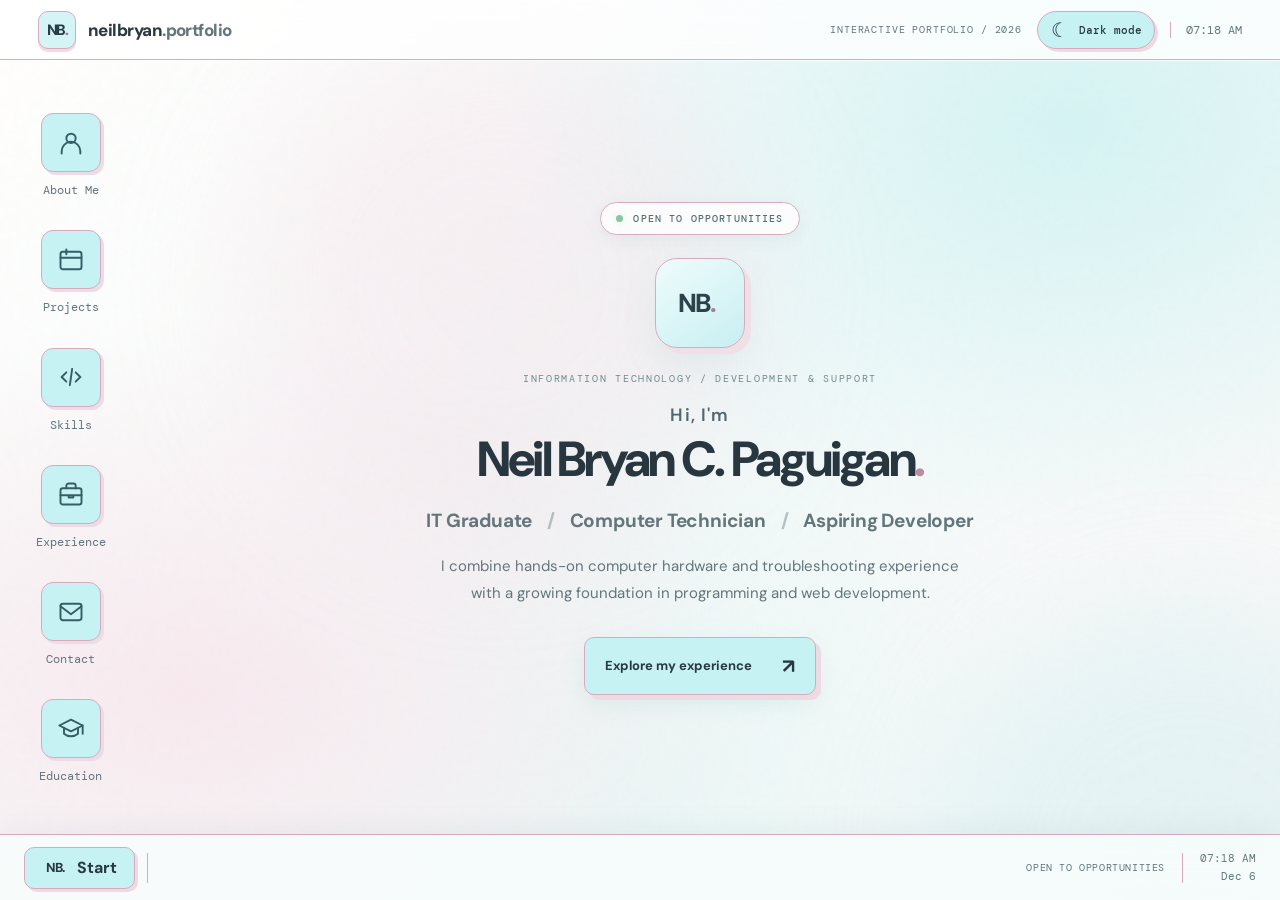
==== commit 7a6fe5d0: "Change symbol to another symbol" ====
--- a/index.html
+++ b/index.html
@@ -74,7 +74,7 @@
           <div aria-hidden="true" class="hero-symbol"><span aria-hidden="true" class="hero-emblem">NB<span>.</span></span></div>
           <p class="hero-kicker">INFORMATION TECHNOLOGY / DEVELOPMENT &amp; SUPPORT</p>
           <p class="hero-intro">Hi, I'm</p>
-          <h1 class="hero-name">Neil Bryan C. Paguigan<span class="hero-period">_</span></h1>
+          <h1 class="hero-name">Neil Bryan C. Paguigan<span class="hero-period">.</span></h1>
           <p class="hero-description">IT Graduate <span class="role-divider">/</span> Computer Technician <span class="role-divider">/</span> Aspiring Developer</p>
           <p class="hero-subtitle">I combine hands-on computer hardware and troubleshooting experience with a growing foundation in programming and web development.</p>
           <button class="hero-action" data-open="experience">Explore my experience <span aria-hidden="true">↗</span></button>
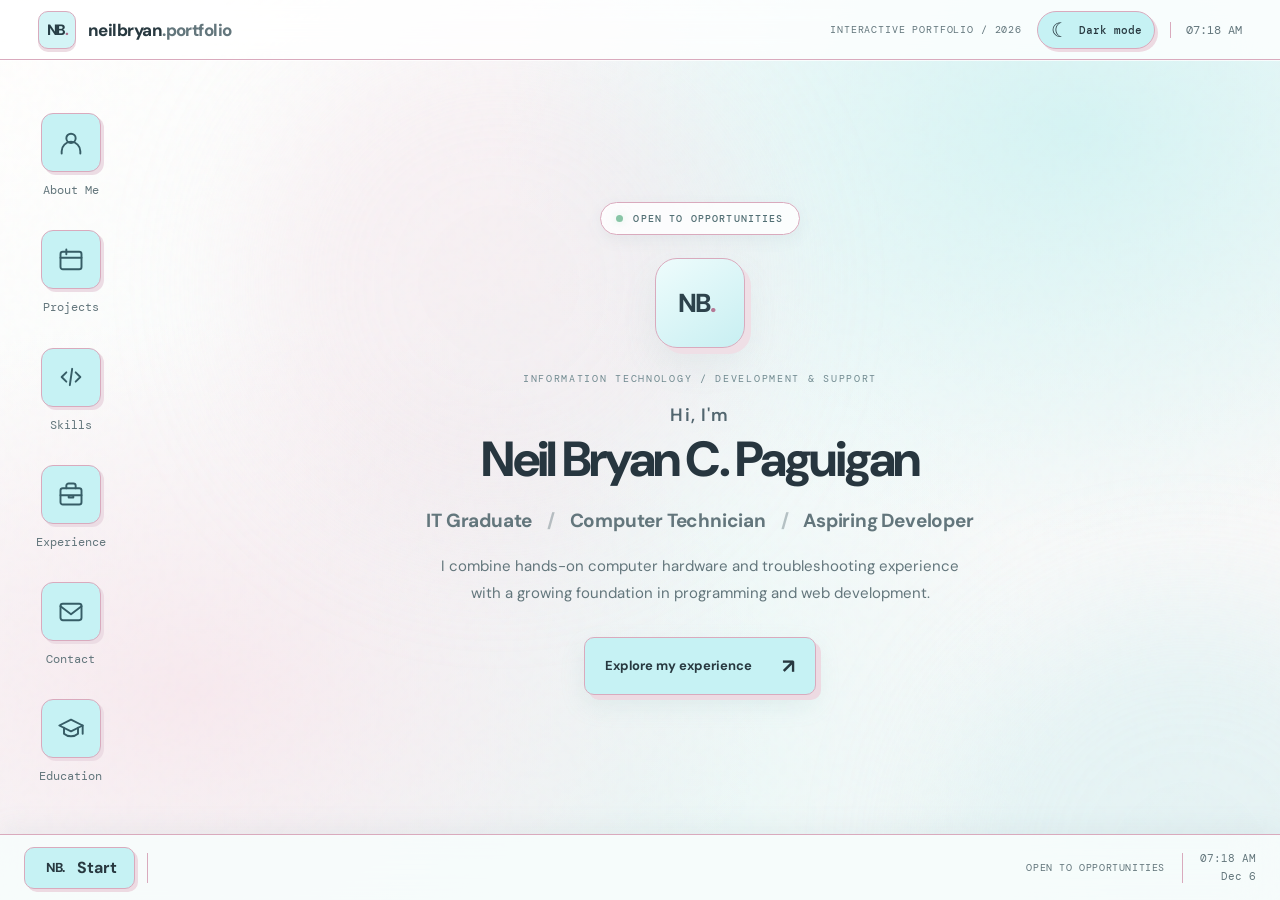
==== commit eb65af65: "Fix closing tag for hero-period span in index.html" ====
--- a/index.html
+++ b/index.html
@@ -74,7 +74,7 @@
           <div aria-hidden="true" class="hero-symbol"><span aria-hidden="true" class="hero-emblem">NB<span>.</span></span></div>
           <p class="hero-kicker">INFORMATION TECHNOLOGY / DEVELOPMENT &amp; SUPPORT</p>
           <p class="hero-intro">Hi, I'm</p>
-          <h1 class="hero-name">Neil Bryan C. Paguigan<span class="hero-period">.</span></h1>
+          <h1 class="hero-name">Neil Bryan C. Paguigan<span class="hero-period"></span></h1>
           <p class="hero-description">IT Graduate <span class="role-divider">/</span> Computer Technician <span class="role-divider">/</span> Aspiring Developer</p>
           <p class="hero-subtitle">I combine hands-on computer hardware and troubleshooting experience with a growing foundation in programming and web development.</p>
           <button class="hero-action" data-open="experience">Explore my experience <span aria-hidden="true">↗</span></button>
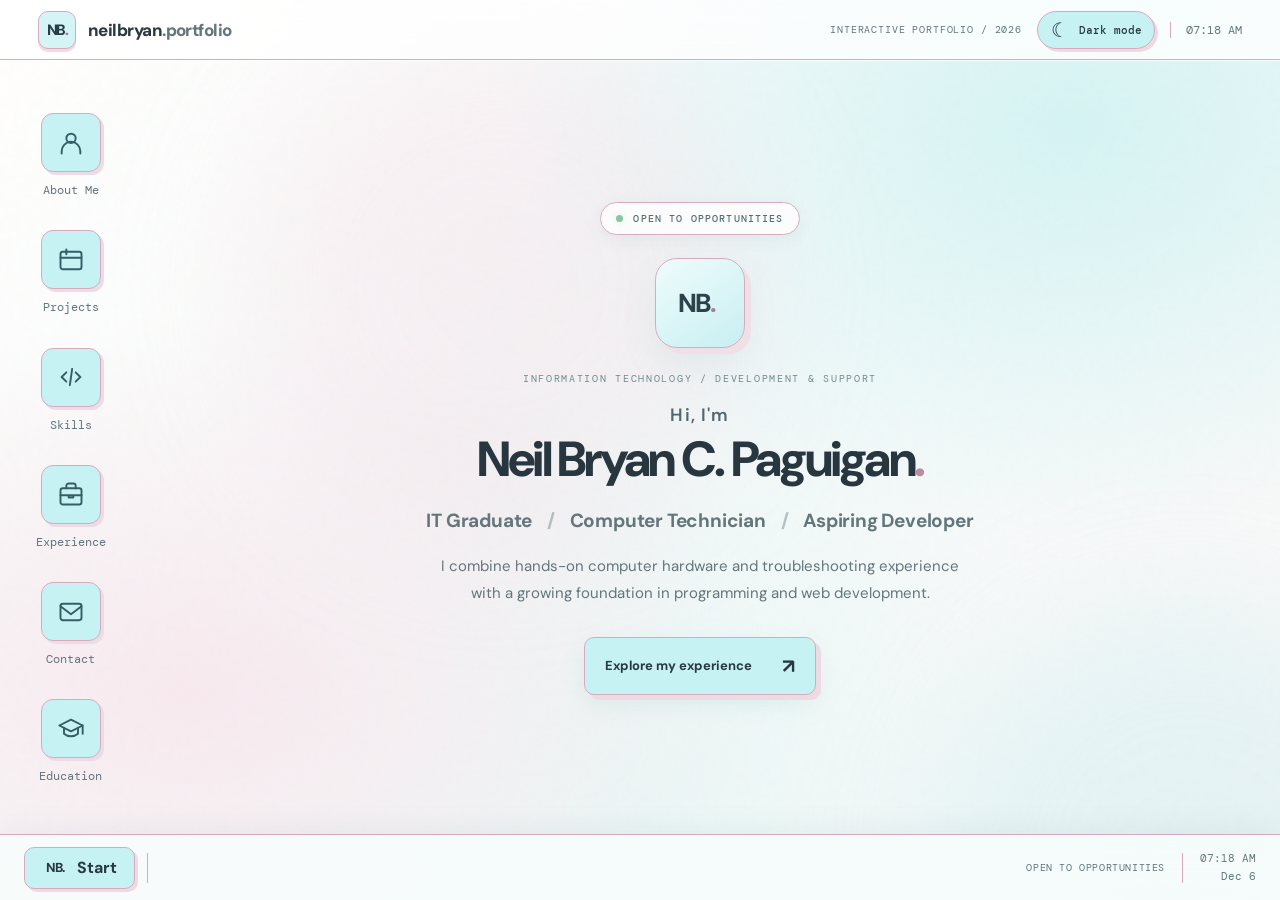
==== commit 65dbd24b: "New changes have been made to the neon-overtake.html file. The following modifications were made:" ====
--- a/index.html
+++ b/index.html
@@ -1,4 +1,5 @@
 <!DOCTYPE html>
+
 <html data-theme="light" lang="en">
   <head>
     <meta charset="utf-8"/>
@@ -7,9 +8,11 @@
     <meta content="Explore Neil Bryan C. Paguigan’s desktop-style portfolio: IT graduate, computer technician, and developing programmer based in Bulacan, Philippines." name="description"/>
     <title>Neil Bryan C. Paguigan | Portfolio</title>
     <link href="style.css" rel="stylesheet"/>
+    <link href="neon-overtake.css" rel="stylesheet"/>
     <script defer="" src="script.js"></script>
     <link href="assets/favicon.svg" rel="icon" type="image/svg+xml"/>
   </head>
+
   <body>
     <!-- SVG ICON DEFINITIONS — navigation icon shapes -->
     <svg aria-hidden="true" class="icon-sprite" xmlns="http://www.w3.org/2000/svg">
@@ -53,7 +56,10 @@
         </div>
         <div class="topbar-right">
           <span class="topbar-tip">INTERACTIVE PORTFOLIO / 2026</span>
-          <button aria-label="Switch to dark mode" aria-pressed="false" class="theme-toggle" id="themeToggle" title="Switch theme" type="button"><span aria-hidden="true" class="theme-toggle-icon" id="themeGlyph">☾</span><span class="theme-toggle-label" id="themeLabel">Dark mode</span></button>
+          <button aria-label="Switch to dark mode" aria-pressed="false" class="theme-toggle" id="themeToggle" title="Switch theme" type="button">
+            <span aria-hidden="true" class="theme-toggle-icon" id="themeGlyph">☾</span>
+            <span class="theme-toggle-label" id="themeLabel">Dark mode</span>
+          </button>
           <span class="topbar-divider"></span>
           <span id="topClock">--:--</span>
         </div>
@@ -61,26 +67,62 @@
       <main class="workspace">
         <!-- DESKTOP SHORTCUTS — data-open targets a window ID -->
         <div aria-label="Desktop shortcuts" class="desktop-icons">
-          <button class="shortcut" data-open="about"><span class="shortcut-icon icon-about"><svg aria-hidden="true" class="ui-icon"><use href="#icon-about"></use></svg></span><span>About Me</span></button>
-          <button class="shortcut" data-open="projects"><span class="shortcut-icon icon-projects"><svg aria-hidden="true" class="ui-icon"><use href="#icon-projects"></use></svg></span><span>Projects</span></button>
-          <button class="shortcut" data-open="skills"><span class="shortcut-icon icon-skills"><svg aria-hidden="true" class="ui-icon"><use href="#icon-skills"></use></svg></span><span>Skills</span></button>
-          <button class="shortcut" data-open="experience"><span class="shortcut-icon icon-experience"><svg aria-hidden="true" class="ui-icon"><use href="#icon-experience"></use></svg></span><span>Experience</span></button>
-          <button class="shortcut" data-open="contact"><span class="shortcut-icon icon-contact"><svg aria-hidden="true" class="ui-icon"><use href="#icon-contact"></use></svg></span><span>Contact</span></button>
-          <button class="shortcut" data-open="education"><span class="shortcut-icon icon-education"><svg aria-hidden="true" class="ui-icon"><use href="#icon-education"></use></svg></span><span>Education</span></button>
-        </div>
+          <button class="shortcut" data-open="about">
+            <span class="shortcut-icon icon-about">
+              <svg aria-hidden="true" class="ui-icon"><use href="#icon-about"></use></svg>
+            </span>
+            <span>About Me</span>
+          </button>
+          <button class="shortcut" data-open="projects">
+            <span class="shortcut-icon icon-projects">
+              <svg aria-hidden="true" class="ui-icon"><use href="#icon-projects"></use></svg>
+            </span>
+            <span>Projects</span>
+          </button>
+          <button class="shortcut" data-open="skills">
+            <span class="shortcut-icon icon-skills">
+              <svg aria-hidden="true" class="ui-icon"><use href="#icon-skills"></use></svg>
+            </span>
+            <span>Skills</span>
+          </button>
+          <button class="shortcut" data-open="experience">
+            <span class="shortcut-icon icon-experience">
+              <svg aria-hidden="true" class="ui-icon"><use href="#icon-experience"></use></svg>
+            </span>
+            <span>Experience</span>
+          </button>
+          <button class="shortcut" data-open="contact">
+            <span class="shortcut-icon icon-contact">
+              <svg aria-hidden="true" class="ui-icon"><use href="#icon-contact"></use></svg>
+            </span>
+            <span>Contact</span>
+          </button>
+          <button class="shortcut" data-open="education">
+            <span class="shortcut-icon icon-education">
+              <svg aria-hidden="true" class="ui-icon"><use href="#icon-education"></use></svg>
+            </span>
+            <span>Education</span>
+          </button>
+        </div>
+
         <!-- HERO / HOME PAGE — edit your name, headline and introduction here -->
         <section aria-label="Welcome" class="hero">
           <div class="hello-pill"><span class="status-dot"></span> OPEN TO OPPORTUNITIES</div>
-          <div aria-hidden="true" class="hero-symbol"><span aria-hidden="true" class="hero-emblem">NB<span>.</span></span></div>
+          <div aria-hidden="true" class="hero-symbol">
+            <span aria-hidden="true" class="hero-emblem">NB<span>.</span></span>
+          </div>
           <p class="hero-kicker">INFORMATION TECHNOLOGY / DEVELOPMENT &amp; SUPPORT</p>
           <p class="hero-intro">Hi, I'm</p>
-          <h1 class="hero-name">Neil Bryan C. Paguigan<span class="hero-period"></span></h1>
+          <h1 class="hero-name">Neil Bryan C. Paguigan<span class="hero-period">.</span></h1>
           <p class="hero-description">IT Graduate <span class="role-divider">/</span> Computer Technician <span class="role-divider">/</span> Aspiring Developer</p>
-          <p class="hero-subtitle">I combine hands-on computer hardware and troubleshooting experience with a growing foundation in programming and web development.</p>
+          <p class="hero-subtitle">
+            I combine hands-on computer hardware and troubleshooting experience with a growing foundation
+            in programming and web development.
+          </p>
           <button class="hero-action" data-open="experience">Explore my experience <span aria-hidden="true">↗</span></button>
         </section>
         <div class="window-layer" id="windowLayer">
-          <!-- ABOUT ME  -->
+          <!-- ABOUT ME — edit your introduction and personal details below -->
           <section aria-label="About Me" aria-modal="false" class="app-window" data-icon="A" data-title="About Me" hidden="" id="window-about" role="dialog">
             <div class="window-titlebar">
               <div class="window-heading"><svg aria-hidden="true" class="heading-icon"><use href="#icon-about"></use></svg>about / profile</div>
@@ -91,14 +133,24 @@
             </div>
             <div class="window-body about-layout">
               <div class="avatar-card">
-                <div class="avatar-art avatar-photo-wrap"><img alt="Portrait of Neil Bryan C. Paguigan" height="400" loading="lazy" src="assets/profile.jpg" width="400"/></div>
+                <div class="avatar-art avatar-photo-wrap">
+                  <img alt="Portrait of Neil Bryan C. Paguigan" height="400" loading="lazy" src="assets/profile.jpg" width="400"/>
+                </div>
                 <div class="avatar-caption">NEIL BRYAN C. PAGUIGAN</div>
               </div>
               <div class="about-copy">
                 <p class="eyebrow">01 / ABOUT ME</p>
                 <h2>Hi, I'm <span class="highlight">Neil Bryan.</span></h2>
-                <p>I'm a Bachelor of Science in Information Technology graduate from STI College San Jose Del Monte, with practical experience in computer diagnostics, PC assembly, operating system installation, and software troubleshooting.</p>
-                <p>My background also includes an on-the-job training role as a video editor at Hooli Software. I'm continuing to build my programming skills and looking for opportunities to apply both my technical experience and creativity.</p>
+                <p>
+                  I'm a Bachelor of Science in Information Technology graduate from STI College San Jose
+                  Del Monte, with practical experience in computer diagnostics, PC assembly, operating
+                  system installation, and software troubleshooting.
+                </p>
+                <p>
+                  My background also includes an on-the-job training role as a video editor at Hooli
+                  Software. I'm continuing to build my programming skills and looking for opportunities
+                  to apply both my technical experience and creativity.
+                </p>
                 <div class="tags">
                   <span>BS Information Technology</span>
                   <span>PC Support</span>
@@ -108,7 +160,8 @@
               </div>
             </div>
           </section>
-          <!-- PROJECTS -->
+
+          <!-- PROJECTS — update project cards, descriptions and links below -->
           <section aria-label="Projects" aria-modal="false" class="app-window" data-icon="P" data-title="Projects" hidden="" id="window-projects" role="dialog">
             <div class="window-titlebar">
               <div class="window-heading"><svg aria-hidden="true" class="heading-icon"><use href="#icon-projects"></use></svg>projects / selected work</div>
@@ -121,12 +174,15 @@
               <p class="eyebrow">02 / SELECTED WORK</p>
               <div class="section-heading">
                 <h2>Work &amp; <span class="highlight">projects.</span></h2>
-                <span class="tiny-caption">RESUME-BASED</span>
+                <span class="tiny-caption">SELECTED WORK</span>
               </div>
               <div class="project-grid">
-                <!-- PROJECT CARD -->
+                <!-- PROJECT CARD — replace the title, description, and tech stack below -->
                 <article class="project-card">
-                  <div class="project-art art-one"><span aria-hidden="true">⌘</span><small>WEB PORTFOLIO</small></div>
+                  <div class="project-art art-one">
+                    <span aria-hidden="true" class="project-logo">NB<span class="project-logo-dot">.</span></span>
+                    <small>WEB PORTFOLIO</small>
+                  </div>
                   <div class="project-content">
                     <div class="project-index">01 — PERSONAL WEBSITE</div>
                     <h3>Portfolio OS</h3>
@@ -137,9 +193,13 @@
                     </div>
                   </div>
                 </article>
-                <!-- PROJECT CARD -->
+
+                <!-- PROJECT CARD — replace the title, description, and tech stack below -->
                 <article class="project-card">
-                  <div class="project-art art-two"><span aria-hidden="true">▶</span><small>HOOLI SOFTWARE</small></div>
+                  <div class="project-art art-two">
+                    <span aria-hidden="true">▶</span>
+                    <small>HOOLI SOFTWARE</small>
+                  </div>
                   <div class="project-content">
                     <div class="project-index">02 — OJT / VIDEO</div>
                     <h3>Video Editing</h3>
@@ -150,24 +210,33 @@
                     </div>
                   </div>
                 </article>
-                <!-- PROJECT CARD -->
-                <article class="project-card">
-                  <div class="project-art art-three"><span aria-hidden="true">◌</span><small>HOOLI SOFTWARE</small></div>
-                  <div class="project-content">
-                    <div class="project-index">03 — OJT / WEB ASSETS</div>
-                    <h3>Website Preloaders</h3>
-                    <p>Worked on preloader assets for websites as part of my video-editing internship.</p>
-                    <div class="project-footer">
-                      <span>DIGITAL ASSETS</span>
-                      <span class="project-current">OJT WORK</span>
+
+                <!-- PROJECT CARD — replace the title, description, and tech stack below -->
+                <article class="project-card neon-project-card">
+                  <a aria-label="View Neon Overtake game details, screenshots, and download (opens in a new tab)" class="neon-project-card-link" href="neon-overtake.html" rel="noopener noreferrer" target="_blank">
+                    <div class="project-art neon-project-art">
+                      <img alt="Neon Overtake game logo" loading="lazy" src="assets/neon-overtake/logo.png"/>
+                      <small>PYTHON / WINDOWS GAME</small>
                     </div>
-                  </div>
+                    <div class="project-content">
+                      <div class="project-index">03 — INDEPENDENT GAME PROJECT</div>
+                      <h3>Neon Overtake</h3>
+                      <p>A neon-styled 2D arcade driving game. Dodge traffic, overtake cars, and chase a new personal best as the speed increases.</p>
+                      <div class="project-footer">
+                        <span>PYTHON · WINDOWS · ARCADE</span>
+                        <span class="neon-project-action">VIEW GAME ↗</span>
+                      </div>
+                    </div>
+                  </a>
                 </article>
-              </div>
-              <p class="editor-note">Portfolio samples and external case-study links can be added when they are available. No placeholder projects or fake links.</p>
-            </div>
-          </section>
-          <!-- SKILLS -->
+
+                <!-- PROJECT 04 — NEON OVERTAKE: Click to open the game details in a new tab -->
+              </div>
+              <p class="editor-note">Select Neon Overtake to view gameplay screenshots, details, and its Windows installer.</p>
+            </div>
+          </section>
+
+          <!-- SKILLS — edit your technical and workplace skills below -->
           <section aria-label="Skills" aria-modal="false" class="app-window" data-icon="S" data-title="Skills" hidden="" id="window-skills" role="dialog">
             <div class="window-titlebar">
               <div class="window-heading"><svg aria-hidden="true" class="heading-icon"><use href="#icon-skills"></use></svg>skills / capabilities</div>
@@ -180,7 +249,8 @@
               <p class="eyebrow">03 / TECHNICAL SKILLS</p>
               <h2>What I <span class="highlight">work with.</span></h2>
               <p class="section-lead">A foundation in programming and practical experience with computers, software, and creative tools.</p>
-              <!-- SKILL CATEGORY -->
+
+              <!-- SKILL CATEGORY — add or remove <span> items inside .skill-pills -->
               <div class="skill-group">
                 <h3><span>01</span> Programming fundamentals</h3>
                 <div class="skill-pills">
@@ -191,7 +261,8 @@
                   <span>Python (basic)</span>
                 </div>
               </div>
-              <!-- SKILL CATEGORY -->
+
+              <!-- SKILL CATEGORY — add or remove <span> items inside .skill-pills -->
               <div class="skill-group">
                 <h3><span>02</span> Computer hardware &amp; support</h3>
                 <div class="skill-pills">
@@ -203,7 +274,8 @@
                   <span>Computer Literacy</span>
                 </div>
               </div>
-              <!-- SKILL CATEGORY -->
+
+              <!-- SKILL CATEGORY — add or remove <span> items inside .skill-pills -->
               <div class="skill-group">
                 <h3><span>03</span> Creative &amp; workplace skills</h3>
                 <div class="skill-pills">
@@ -218,7 +290,8 @@
               <p class="editor-note">Programming languages are listed as foundational skills, consistent with my résumé.</p>
             </div>
           </section>
-          <!-- EXPERIENCE -->
+
+          <!-- EXPERIENCE — edit your job descriptions and dates below -->
           <section aria-label="Experience" aria-modal="false" class="app-window" data-icon="E" data-title="Experience" hidden="" id="window-experience" role="dialog">
             <div class="window-titlebar">
               <div class="window-heading"><svg aria-hidden="true" class="heading-icon"><use href="#icon-experience"></use></svg>experience / timeline</div>
@@ -230,7 +303,8 @@
             <div class="window-body">
               <p class="eyebrow">04 / PROFESSIONAL EXPERIENCE</p>
               <h2>Where I've <span class="highlight">worked.</span></h2>
-              <!-- EXPERIENCE TIMELINE -->
+
+              <!-- EXPERIENCE TIMELINE — edit roles, dates, and responsibilities -->
               <div class="timeline">
                 <div class="timeline-item">
                   <div class="timeline-dot"></div>
@@ -250,14 +324,15 @@
                   <p class="timeline-place">Hooli Software · Internship</p>
                   <ul class="experience-list">
                     <li>Edited Reels and other short-form video content.</li>
-                    <li>Created and edited lyric videos.</li>
+                    <li>Created or edited lyric videos.</li>
                     <li>Worked on preloaders for websites.</li>
                   </ul>
                 </div>
               </div>
             </div>
           </section>
-          <!-- CONTACT -->
+
+          <!-- CONTACT — edit your email, phone number and location below -->
           <section aria-label="Contact" aria-modal="false" class="app-window" data-icon="C" data-title="Contact" hidden="" id="window-contact" role="dialog">
             <div class="window-titlebar">
               <div class="window-heading"><svg aria-hidden="true" class="heading-icon"><use href="#icon-contact"></use></svg>contact / connect</div>
@@ -267,11 +342,14 @@
               </div>
             </div>
             <div class="window-body contact-body">
-              <div class="contact-art"><svg aria-hidden="true" class="contact-icon"><use href="#icon-contact"></use></svg></div>
+              <div class="contact-art">
+                <svg aria-hidden="true" class="contact-icon"><use href="#icon-contact"></use></svg>
+              </div>
               <p class="eyebrow">05 / GET IN TOUCH</p>
               <h2>Let's <span class="highlight">connect.</span></h2>
               <p>I'm based in San Jose del Monte, Bulacan, Philippines, and open to opportunities in software development and IT support.</p>
               <a class="contact-primary" href="mailto:neilbryancpaguigan@gmail.com">Email me <span aria-hidden="true">↗</span></a>
+
               <!-- CONTACT DETAILS — these appear publicly when you publish the site -->
               <div class="contact-details">
                 <a href="mailto:neilbryancpaguigan@gmail.com">neilbryancpaguigan@gmail.com</a>
@@ -280,7 +358,8 @@
               </div>
             </div>
           </section>
-          <!-- EDUCATION -->
+
+          <!-- EDUCATION — edit your qualifications and schools below -->
           <section aria-label="Education" aria-modal="false" class="app-window" data-icon="ED" data-title="Education" hidden="" id="window-education" role="dialog">
             <div class="window-titlebar">
               <div class="window-heading"><svg aria-hidden="true" class="heading-icon"><use href="#icon-education"></use></svg> education / qualifications</div>
@@ -318,30 +397,56 @@
           </section>
         </div>
       </main>
-      <!-- TASKBAR -->
+
+      <!-- TASKBAR — Start button, open windows and date/time -->
       <footer class="taskbar">
-        <button aria-expanded="false" aria-label="Open shortcut menu" class="start-button" id="startButton"><span aria-hidden="true" class="start-mark">NB<span>.</span></span><span>Start</span></button>
+        <button aria-expanded="false" aria-label="Open shortcut menu" class="start-button" id="startButton">
+          <span aria-hidden="true" class="start-mark">NB<span>.</span></span>
+          <span>Start</span>
+        </button>
         <div class="task-separator"></div>
         <div aria-label="Open apps" class="task-items" id="taskItems"></div>
         <div class="taskbar-right">
           <span class="taskbar-message">OPEN TO OPPORTUNITIES</span>
           <span class="task-separator"></span>
-          <div class="tray-clock"><span id="taskClock">--:--</span><span id="taskDate">---</span></div>
+          <div class="tray-clock">
+            <span id="taskClock">--:--</span>
+            <span id="taskDate">---</span>
+          </div>
         </div>
       </footer>
-      <!-- START MENU -->
+
+      <!-- START MENU — navigation shortcuts -->
       <div class="start-menu" hidden="" id="startMenu">
         <div class="start-heading">
           <span aria-hidden="true" class="start-heading-mark">NB<span>.</span></span>
           <span>Navigation</span>
         </div>
         <div class="start-grid">
-          <button data-open="about"><svg aria-hidden="true" class="start-menu-icon"><use href="#icon-about"></use></svg><span>About Me</span></button>
-          <button data-open="projects"><svg aria-hidden="true" class="start-menu-icon"><use href="#icon-projects"></use></svg><span>Projects</span></button>
-          <button data-open="skills"><svg aria-hidden="true" class="start-menu-icon"><use href="#icon-skills"></use></svg><span>Skills</span></button>
-          <button data-open="experience"><svg aria-hidden="true" class="start-menu-icon"><use href="#icon-experience"></use></svg><span>Experience</span></button>
-          <button data-open="contact"><svg aria-hidden="true" class="start-menu-icon"><use href="#icon-contact"></use></svg><span>Contact</span></button>
-          <button data-open="education"><svg aria-hidden="true" class="start-menu-icon"><use href="#icon-education"></use></svg><span>Education</span></button>
+          <button data-open="about">
+            <svg aria-hidden="true" class="start-menu-icon"><use href="#icon-about"></use></svg>
+            <span>About Me</span>
+          </button>
+          <button data-open="projects">
+            <svg aria-hidden="true" class="start-menu-icon"><use href="#icon-projects"></use></svg>
+            <span>Projects</span>
+          </button>
+          <button data-open="skills">
+            <svg aria-hidden="true" class="start-menu-icon"><use href="#icon-skills"></use></svg>
+            <span>Skills</span>
+          </button>
+          <button data-open="experience">
+            <svg aria-hidden="true" class="start-menu-icon"><use href="#icon-experience"></use></svg>
+            <span>Experience</span>
+          </button>
+          <button data-open="contact">
+            <svg aria-hidden="true" class="start-menu-icon"><use href="#icon-contact"></use></svg>
+            <span>Contact</span>
+          </button>
+          <button data-open="education">
+            <svg aria-hidden="true" class="start-menu-icon"><use href="#icon-education"></use></svg>
+            <span>Education</span>
+          </button>
         </div>
         <div class="start-footer">PORTFOLIO OS <span>VERSION 2.0</span></div>
       </div>
--- a/neon-overtake.css
+++ b/neon-overtake.css
@@ -0,0 +1,338 @@
+/* ===========================================================================
+   NEON OVERTAKE — CLICKABLE PORTFOLIO PROJECT CARD
+   The portfolio's existing theme colors and windows remain unchanged.
+   =========================================================================== */
+
+.neon-project-card {
+  transition: transform 180ms ease, border-color 180ms ease, box-shadow 180ms ease;
+}
+
+.neon-project-card:hover,
+.neon-project-card:focus-within {
+  transform: translateY(-4px);
+  border-color: #39d8e3;
+  box-shadow: 0 12px 35px rgba(41, 219, 222, .14);
+}
+
+.neon-project-card-link {
+  display: flex;
+  flex-direction: column;
+  height: 100%;
+  width: 100%;
+  color: inherit;
+  text-decoration: none;
+}
+
+.neon-project-card-link:focus-visible {
+  outline: 3px solid #43ebec;
+  outline-offset: -3px;
+}
+
+.neon-project-art {
+  overflow: hidden;
+  background: #071321 !important;
+}
+
+.neon-project-art > img {
+  display: block;
+  width: 100%;
+  height: 100%;
+  object-fit: cover;
+  object-position: center 45%;
+  opacity: .92;
+  transition: transform 220ms ease;
+}
+
+.neon-project-card:hover .neon-project-art > img {
+  transform: scale(1.07);
+}
+
+.neon-project-art small {
+  z-index: 1;
+  padding: 4px 7px;
+  color: #ebffff !important;
+  border: 1px solid rgba(65, 233, 233, .5);
+  border-radius: 4px;
+  background: rgba(3, 18, 31, .91);
+}
+
+.neon-project-card .project-content {
+  display: flex;
+  flex: 1;
+  flex-direction: column;
+}
+
+.neon-project-card .project-footer {
+  margin-top: auto;
+}
+
+.neon-project-action {
+  display: inline-flex;
+  padding: 5px 7px;
+  border: 1px solid #35cacb;
+  border-radius: 5px;
+  color: #6beced;
+  white-space: nowrap;
+}
+
+html[data-theme="light"] .neon-project-card:hover,
+html[data-theme="light"] .neon-project-card:focus-within {
+  border-color: #56bac7;
+  box-shadow: 0 13px 30px rgba(73, 175, 190, .2);
+}
+
+html[data-theme="light"] .neon-project-action {
+  background: #d5f9f7;
+  border-color: #7cd4da;
+  color: #175f6c;
+}
+
+/* ===========================================================================
+   NEON OVERTAKE — DEDICATED GAME DETAILS PAGE
+   This page is intentionally distinct from the desktop OS portfolio UI.
+   =========================================================================== */
+
+body.neon-page {
+  margin: 0;
+  min-height: 100vh;
+  overflow-x: hidden;
+  background: #07111f;
+  color: #eaf3ff;
+  font-family: system-ui, -apple-system, "Segoe UI", sans-serif;
+  line-height: 1.6;
+}
+
+.neon-page *,
+.neon-page *::before,
+.neon-page *::after { box-sizing: border-box; }
+
+.neon-page a { color: inherit; }
+
+.neon-page a:focus-visible,
+.neon-page button:focus-visible {
+  outline: 2px solid #34e8e6;
+  outline-offset: 4px;
+}
+
+.neon-page .neon-container {
+  width: min(1120px, calc(100% - 48px));
+  margin-inline: auto;
+}
+
+.neon-page .neon-topbar {
+  background: rgba(6, 16, 29, .92);
+  border-bottom: 1px solid rgba(149, 186, 220, .17);
+}
+
+.neon-page .neon-topbar-inner {
+  display: flex;
+  align-items: center;
+  justify-content: space-between;
+  gap: 14px;
+  padding-block: 19px;
+}
+
+.neon-page .neon-site-brand {
+  font-size: 16px;
+  font-weight: 900;
+  letter-spacing: -.055em;
+  text-decoration: none;
+}
+
+.neon-page .neon-site-brand span { color: #36e3e1; }
+
+.neon-page .neon-return {
+  font-size: 13px;
+  color: #c1cee0;
+  text-decoration: none;
+}
+.neon-page .neon-return:hover { color: #4be9e5; }
+
+.neon-page .neon-hero {
+  display: grid;
+  grid-template-columns: minmax(0, 1.1fr) minmax(280px, .9fr);
+  align-items: center;
+  gap: clamp(32px, 6vw, 80px);
+  padding-block: clamp(42px, 8vw, 90px) 67px;
+}
+
+.neon-page .neon-kicker {
+  display: inline-block;
+  margin: 0 0 19px;
+  color: #39e6e1;
+  font: 700 12px ui-monospace, Consolas, monospace;
+  letter-spacing: .12em;
+  text-transform: uppercase;
+}
+
+.neon-page .neon-title {
+  margin: 0;
+  font-size: clamp(51px, 6.3vw, 90px);
+  font-weight: 900;
+  letter-spacing: -.068em;
+  line-height: .99;
+  text-transform: uppercase;
+}
+
+.neon-page .neon-title span { display: block; color: #37e2df; }
+
+.neon-page .neon-description {
+  max-width: 570px;
+  margin: 27px 0 21px;
+  color: #b3c6d9;
+  font-size: clamp(15px, 1.7vw, 17px);
+}
+
+.neon-page .neon-tags,
+.neon-page .neon-actions {
+  display: flex;
+  flex-wrap: wrap;
+  align-items: center;
+  gap: 10px;
+}
+
+.neon-page .neon-tags span {
+  padding: 5px 11px;
+  border: 1px solid #31495d;
+  border-radius: 999px;
+  color: #b9cddd;
+  font-size: 11px;
+  letter-spacing: .05em;
+}
+
+.neon-page .neon-actions { margin-top: 27px; }
+
+.neon-page .neon-btn {
+  display: inline-flex;
+  align-items: center;
+  justify-content: center;
+  min-height: 49px;
+  gap: 8px;
+  padding: 12px 20px;
+  border: 1px solid #2cd7d5;
+  border-radius: 9px;
+  font-size: 13px;
+  font-weight: 750;
+  text-decoration: none;
+  transition: background .2s, transform .2s;
+}
+
+.neon-page .neon-btn:hover { transform: translateY(-2px); }
+.neon-page .neon-btn-primary { background: #27ddda; color: #071522; }
+.neon-page .neon-btn-primary:hover { background: #88fcf2; }
+.neon-page .neon-btn-outline { color: #d6e9f5; }
+.neon-page .neon-btn-outline:hover { background: #163048; }
+
+.neon-page .neon-hero-frame {
+  margin: 0;
+  padding: 12px;
+  border: 1px solid #29445b;
+  border-radius: 18px;
+  background: linear-gradient(135deg, #11283d, #0b1c31 58%, #231c3c);
+  box-shadow: 0 20px 68px rgba(0, 0, 0, .32);
+}
+
+.neon-page .neon-hero-frame img {
+  display: block;
+  width: 100%;
+  max-height: 470px;
+  object-fit: contain;
+  border-radius: 9px;
+}
+
+.neon-page .neon-hero-frame figcaption {
+  margin-top: 10px;
+  color: #91a6bf;
+  font: 11px ui-monospace, Consolas, monospace;
+  text-align: center;
+}
+
+.neon-page .neon-divider {
+  margin: 0;
+  border: 0;
+  border-top: 1px solid #273e55;
+}
+
+.neon-page .neon-section { padding-block: 54px; }
+.neon-page .neon-section-title { margin: 0 0 12px; font-size: clamp(26px, 3vw, 36px); letter-spacing: -.04em; }
+.neon-page .neon-section-desc { max-width: 670px; margin: 0 0 28px; color: #b0c2d5; font-size: 14px; }
+
+.neon-page .neon-gallery {
+  display: grid;
+  grid-template-columns: repeat(3, minmax(0, 1fr));
+  gap: 16px;
+  align-items: start;
+}
+
+.neon-page .neon-gallery-item {
+  display: flex;
+  flex-direction: column;
+  align-self: start;
+  overflow: hidden;
+  padding: 0;
+  border: 1px solid #314a5f;
+  border-radius: 14px;
+  background: #102239;
+  color: #f1f7fe;
+  text-align: left;
+  cursor: zoom-in;
+  transition: border-color .2s, transform .2s;
+}
+
+.neon-page .neon-gallery-item:hover { border-color: #4ae9e5; transform: translateY(-3px); }
+.neon-page .neon-gallery-item img {
+  display: block;
+  width: 100%;
+  height: auto;
+  aspect-ratio: auto;
+  object-fit: contain;
+  object-position: center top;
+  background: #08182a;
+}
+.neon-page .neon-gallery-item span { display: block; padding: 12px 15px; font-size: 13px; font-weight: 700; }
+
+.neon-page .neon-details { display: grid; grid-template-columns: 1fr 1fr; gap: 20px; }
+.neon-page .neon-detail-card { padding: 27px; border: 1px solid #2d4359; border-radius: 15px; background: #0d2034; }
+.neon-page .neon-detail-card h3 { margin: 0 0 14px; font-size: 18px; }
+.neon-page .neon-detail-card ul { padding-left: 21px; margin: 0; }
+.neon-page .neon-detail-card li { margin: 9px 0; color: #b9cbdb; font-size: 14px; }
+.neon-page .neon-detail-card kbd { padding: 3px 7px; border: 1px solid #40617a; border-radius: 4px; background: #15364c; color: #eaffff; font: 700 12px ui-monospace, monospace; }
+
+.neon-page .neon-note { margin-top: 24px; padding: 16px 19px; border-left: 3px solid #ffb36b; background: #14283b; color: #c0d1e1; font-size: 13px; }
+.neon-page .neon-footer { display: flex; align-items: center; justify-content: space-between; gap: 16px; padding-block: 23px 38px; color: #8ea6bb; font-size: 12px; }
+
+.neon-page .neon-lightbox {
+  width: min(510px, calc(100vw - 26px));
+  max-height: 94dvh;
+  padding: 13px;
+  overflow: auto;
+  border: 1px solid #427388;
+  border-radius: 16px;
+  background: #0b1a2d;
+  color: #e9faff;
+}
+
+.neon-page .neon-lightbox::backdrop { background: rgba(2, 7, 16, .9); }
+.neon-page .neon-lightbox img { display: block; width: auto; max-width: 100%; max-height: calc(94dvh - 110px); margin: auto; object-fit: contain; }
+.neon-page .neon-lightbox-head,
+.neon-page .neon-lightbox-actions { display: flex; justify-content: space-between; align-items: center; gap: 10px; }
+.neon-page .neon-lightbox-head { margin-bottom: 11px; }
+.neon-page .neon-lightbox-actions { margin-top: 12px; }
+.neon-page .neon-lightbox button { padding: 7px 12px; background: #18394f; color: #fff; border: 1px solid #416b82; border-radius: 7px; cursor: pointer; }
+
+@media (max-width: 760px) {
+  .neon-page .neon-container { width: min(100% - 30px, 520px); }
+  .neon-page .neon-hero { grid-template-columns: 1fr; padding-block: 44px; }
+  .neon-page .neon-hero-frame { width: 100%; max-width: 430px; justify-self: center; }
+  .neon-page .neon-gallery { grid-template-columns: 1fr; }
+  .neon-page .neon-gallery-item { max-width: 420px; }
+  .neon-page .neon-details { grid-template-columns: 1fr; }
+  .neon-page .neon-section { padding-block: 40px; }
+  .neon-page .neon-detail-card { padding: 21px; }
+  .neon-page .neon-footer { flex-direction: column; align-items: flex-start; }
+}
+
+@media (prefers-reduced-motion: reduce) {
+  .neon-page *,
+  .neon-project-card * { transition: none !important; }
+}
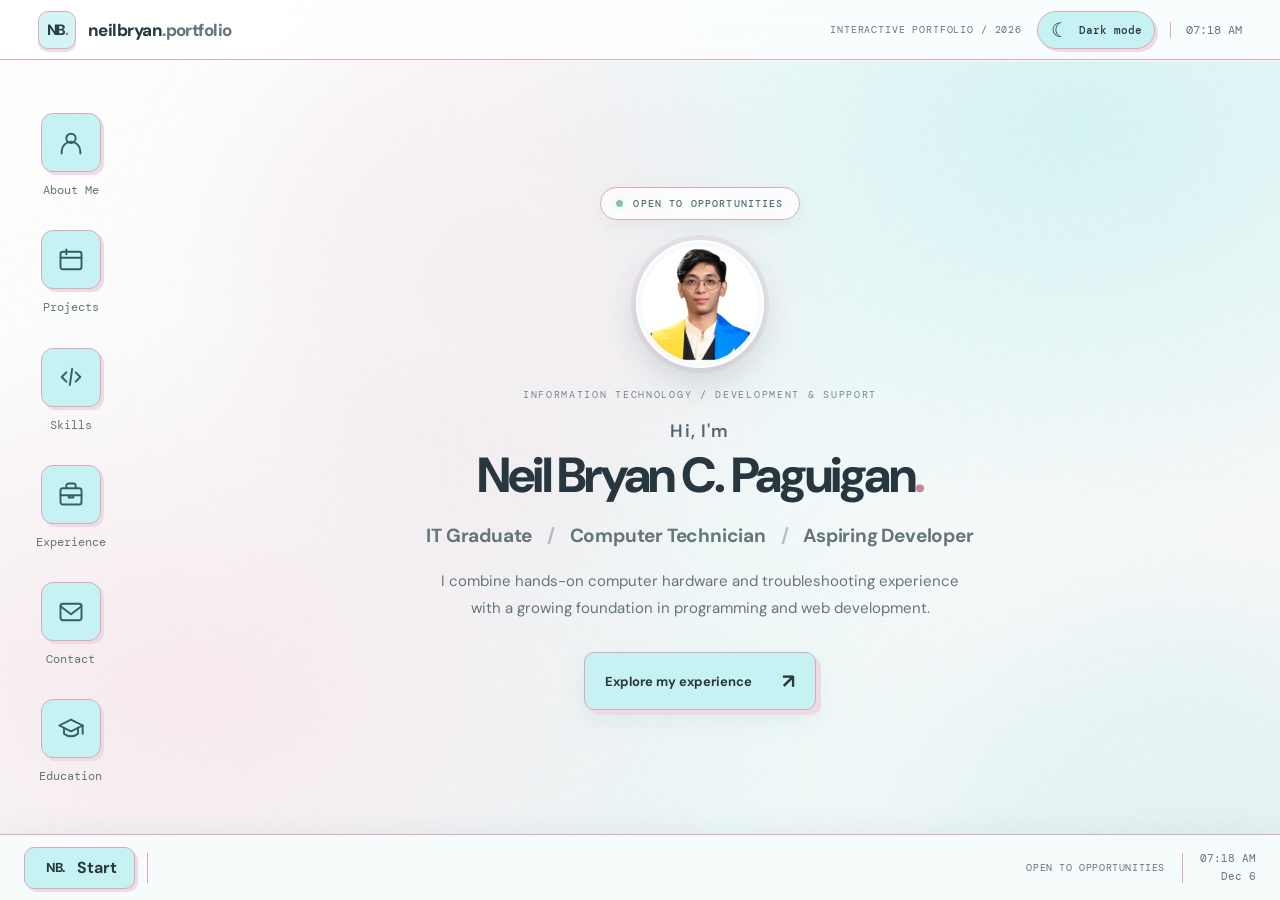
==== commit af416fa5: "New front page fix" ====
--- a/index.html
+++ b/index.html
@@ -7,9 +7,9 @@
     <meta content="#f8fbfa" name="theme-color"/>
     <meta content="Explore Neil Bryan C. Paguigan’s desktop-style portfolio: IT graduate, computer technician, and developing programmer based in Bulacan, Philippines." name="description"/>
     <title>Neil Bryan C. Paguigan | Portfolio</title>
-    <link href="style.css" rel="stylesheet"/>
+    <link href="style.css?v=home-portrait-1" rel="stylesheet"/>
     <link href="neon-overtake.css" rel="stylesheet"/>
-    <script defer="" src="script.js"></script>
+    <script defer="" src="script.js?v=ios-window-fix-1"></script>
     <link href="assets/favicon.svg" rel="icon" type="image/svg+xml"/>
   </head>
 
@@ -108,8 +108,15 @@
         <!-- HERO / HOME PAGE — edit your name, headline and introduction here -->
         <section aria-label="Welcome" class="hero">
           <div class="hello-pill"><span class="status-dot"></span> OPEN TO OPPORTUNITIES</div>
-          <div aria-hidden="true" class="hero-symbol">
-            <span aria-hidden="true" class="hero-emblem">NB<span>.</span></span>
+          <!-- HOME PORTRAIT — uses the same photo as the About Me window. -->
+          <div class="hero-symbol hero-portrait">
+            <img
+              src="assets/profile.jpg"
+              alt="Portrait of Neil Bryan C. Paguigan"
+              width="400"
+              height="400"
+              fetchpriority="high"
+            />
           </div>
           <p class="hero-kicker">INFORMATION TECHNOLOGY / DEVELOPMENT &amp; SUPPORT</p>
           <p class="hero-intro">Hi, I'm</p>
@@ -194,21 +201,34 @@
                   </div>
                 </article>
 
-                <!-- PROJECT CARD — replace the title, description, and tech stack below -->
-                <article class="project-card">
-                  <div class="project-art art-two">
-                    <span aria-hidden="true">▶</span>
-                    <small>HOOLI SOFTWARE</small>
-                  </div>
-                  <div class="project-content">
-                    <div class="project-index">02 — OJT / VIDEO</div>
-                    <h3>Video Editing</h3>
-                    <p>Edited short-form Reels content and lyric videos during my March–June 2023 internship at Hooli Software.</p>
-                    <div class="project-footer">
-                      <span>REELS · LYRIC VIDEOS</span>
-                      <span class="project-current">OJT WORK</span>
+                <!-- PROJECT 02 — VIDEO EDITING: Opens an internal Portfolio OS window -->
+                <article class="project-card video-project-card">
+                  <a
+                    class="video-project-card-link"
+                    href="#window-video-editing"
+                    data-open="video-editing"
+                    aria-label="Open Video Editing samples inside Portfolio OS"
+                  >
+                    <div class="project-art art-two">
+                      <span aria-hidden="true">▶</span>
+                      <small>HOOLI SOFTWARE</small>
                     </div>
-                  </div>
+
+                    <div class="project-content">
+                      <div class="project-index">02 — OJT / VIDEO</div>
+                      <h3>Video Editing</h3>
+
+                      <p>
+                        Edited short-form Reels content and lyric videos during
+                        my March–June 2023 internship at Hooli Software.
+                      </p>
+
+                      <div class="project-footer">
+                        <span>REELS · LYRIC VIDEOS</span>
+                        <span class="video-project-action">VIEW SAMPLES ↗</span>
+                      </div>
+                    </div>
+                  </a>
                 </article>
 
                 <!-- PROJECT CARD — replace the title, description, and tech stack below -->
@@ -236,6 +256,104 @@
             </div>
           </section>
 
+          <!-- VIDEO EDITING — Internal Portfolio OS window with two YouTube samples -->
+          <section
+            id="window-video-editing"
+            class="app-window video-samples-window"
+            role="dialog"
+            aria-label="Video Editing sample videos"
+            aria-modal="false"
+            data-title="Video Editing"
+            data-icon="▶"
+            hidden
+          >
+            <div class="window-titlebar">
+              <div class="window-heading">
+                <svg aria-hidden="true" class="heading-icon">
+                  <use href="#icon-projects"></use>
+                </svg>
+                video editing / youtube samples
+              </div>
+
+              <div class="window-controls">
+                <button aria-label="Minimize Video Editing" data-minimize>−</button>
+                <button aria-label="Close Video Editing" data-close>×</button>
+              </div>
+            </div>
+
+            <div class="window-body video-samples-body">
+              <p class="eyebrow">02 / VIDEO EDITING</p>
+              <h2>Here are my <span class="highlight">sample YouTube videos.</span></h2>
+
+              <p class="video-samples-intro">
+                Two video-editing samples: one standard YouTube video and one YouTube Short.
+                You can watch them here without leaving Portfolio OS.
+              </p>
+
+              <div class="video-samples-grid">
+                <!-- SAMPLE 01 — Regular YouTube video -->
+                <article class="video-sample-card">
+                  <div class="video-sample-heading">
+                    <span>01 / YT VIDEO</span>
+                    <h3>YT Video</h3>
+                  </div>
+
+                  <div class="video-player video-player-wide">
+                    <iframe
+                      title="Video editing sample — YouTube video"
+                      data-video-src="https://www.youtube-nocookie.com/embed/UKLAP0LVAnY"
+                      loading="lazy"
+                      allow="accelerometer; autoplay; clipboard-write; encrypted-media; gyroscope; picture-in-picture; web-share"
+                      referrerpolicy="strict-origin-when-cross-origin"
+                      allowfullscreen
+                    ></iframe>
+                  </div>
+
+                  <a
+                    class="video-sample-external"
+                    href="https://www.youtube.com/watch?v=UKLAP0LVAnY"
+                    target="_blank"
+                    rel="noopener noreferrer"
+                  >
+                    View original on YouTube ↗
+                  </a>
+                </article>
+
+                <!-- SAMPLE 02 — YouTube Short -->
+                <article class="video-sample-card">
+                  <div class="video-sample-heading">
+                    <span>02 / YT SHORTS</span>
+                    <h3>YT Shorts</h3>
+                  </div>
+
+                  <div class="video-player video-player-shorts">
+                    <iframe
+                      title="Video editing sample — YouTube Short"
+                      data-video-src="https://www.youtube-nocookie.com/embed/x6o4ny98lG0"
+                      loading="lazy"
+                      allow="accelerometer; autoplay; clipboard-write; encrypted-media; gyroscope; picture-in-picture; web-share"
+                      referrerpolicy="strict-origin-when-cross-origin"
+                      allowfullscreen
+                    ></iframe>
+                  </div>
+
+                  <a
+                    class="video-sample-external"
+                    href="https://www.youtube.com/shorts/x6o4ny98lG0"
+                    target="_blank"
+                    rel="noopener noreferrer"
+                  >
+                    View original on YouTube ↗
+                  </a>
+                </article>
+              </div>
+
+              <p class="video-samples-footnote">
+                If an embedded video is unavailable, use its YouTube link above.
+              </p>
+            </div>
+          </section>
+
           <!-- SKILLS — edit your technical and workplace skills below -->
           <section aria-label="Skills" aria-modal="false" class="app-window" data-icon="S" data-title="Skills" hidden="" id="window-skills" role="dialog">
             <div class="window-titlebar">
--- a/style.css
+++ b/style.css
@@ -1,5 +1,22 @@
+/*
+ * PORTFOLIO STYLES — CODE NAVIGATION
+ *
+ * Use Ctrl+F for: HERO, PROJECTS, EXPERIENCE, CONTACT, or RESPONSIVE.
+ * Light mode is the default; the dark theme is available through the toggle.
+ * Many later rules refine earlier ones. Keep the order to preserve the design.
+ * To change colors, look for LIGHT / DARK THEME and PASTEL LIGHT THEME.
+ */
+
+
+/* ==========================================================================
+   FONTS — loaded from Google Fonts
+   ========================================================================== */
 @import url('https://fonts.googleapis.com/css2?family=DM+Mono:wght@400;500&family=DM+Sans:wght@400;500;600;700;800&display=swap');
 
+
+/* ==========================================================================
+   BASE / DESIGN TOKENS — main dark-mode variables and reset
+   ========================================================================== */
 :root {
   color-scheme: dark;
   --bg: #08090c;
@@ -41,7 +58,7 @@
 
 
 /* ==========================================================================
-   BACKGROUNDS
+   BACKGROUND — wallpaper and soft ambient effects
    ========================================================================== */
 .wallpaper {
   position: fixed;
@@ -87,7 +104,7 @@
 
 
 /* ==========================================================================
-   HEADER
+   HEADER — branding and theme controls
    ========================================================================== */
 .topbar {
   height: 60px;
@@ -1191,6 +1208,17 @@
 /* ==========================================================================
    LIGHT / DARK THEME SWITCH — theme-specific styles
    ========================================================================== */
+/*
+ * ========================================================================
+ * THEME SWITCHER: Midnight desktop + professional pastel desktop.
+ * The pastel palette is the default via <html data-theme="light">.
+ * Add/edit colors here without changing the window or taskbar logic.
+ * ========================================================================
+ */
+
+/*
+ * The theme control is available in the top bar on desktop and mobile.
+ */
 
 .theme-toggle {
   display: inline-flex;
@@ -1227,6 +1255,10 @@
 .topbar-right {
   gap: 15px;
 }
+
+/*
+ * A little polish for switching: no layout or dragging transitions.
+ */
 
 body,
 .wallpaper,
@@ -3272,3 +3304,453 @@
     font-size: clamp(28px, 8.4vw, 34px);
   }
 }
+
+
+/* ==========================================================================
+   PROJECT CARD MONOGRAM — matches the NB. portfolio identity
+   ========================================================================== */
+.project-art > .project-logo {
+  display: inline-block;
+  padding-right: 0.1em;
+  font-family: 'DM Sans', system-ui, sans-serif;
+  font-size: clamp(42px, 5vw, 64px);
+  font-weight: 800;
+  line-height: 1;
+  letter-spacing: -0.055em;
+  color: #f4f4f4;
+}
+
+.project-art .project-logo-dot {
+  color: #a9e4eb;
+}
+
+html[data-theme="light"] .project-art > .project-logo {
+  color: #2d434c;
+}
+
+html[data-theme="light"] .project-art .project-logo-dot {
+  color: #b67996;
+}
+
+@media (max-width: 600px) {
+  .project-art > .project-logo {
+    font-size: clamp(34px, 8vw, 50px);
+  }
+}
+
+
+/* ==========================================================================
+   NEON OVERTAKE — clickable project card
+   ========================================================================== */
+.neon-project-card {
+  transition: transform .22s ease, border-color .22s ease, box-shadow .22s ease;
+}
+
+.neon-project-card:hover,
+.neon-project-card:focus-within {
+  transform: translateY(-4px);
+  border-color: #36dce8;
+  box-shadow: 0 13px 38px rgba(32,214,229,.15);
+}
+
+.neon-project-card-link {
+  display: flex;
+  flex-direction: column;
+  min-height: 100%;
+  color: inherit;
+  text-decoration: none;
+}
+
+.neon-project-art {
+  overflow: hidden;
+  padding: 10px;
+  background: #02070d !important;
+}
+
+.neon-project-art > img {
+  display: block;
+  width: 100%;
+  height: 100%;
+  object-fit: contain;
+  object-position: center;
+  opacity: 1;
+  transition: transform .35s ease, opacity .35s ease;
+}
+
+.neon-project-card:hover .neon-project-art > img,
+.neon-project-card:focus-within .neon-project-art > img {
+  transform: scale(1.04);
+  opacity: 1;
+}
+
+.neon-project-art small {
+  z-index: 1;
+  padding: 4px 7px;
+  color: #d2ffff !important;
+  background: rgba(3,18,33,.86);
+  border: 1px solid rgba(60,245,242,.30);
+  border-radius: 4px;
+}
+
+.neon-project-action {
+  display: inline-flex;
+  align-items: center;
+  gap: 4px;
+  padding: 6px 8px;
+  border: 1px solid rgba(48,207,213,.55);
+  border-radius: 6px;
+  color: #65f4ee;
+  white-space: nowrap;
+}
+
+html[data-theme="light"] .neon-project-card:hover,
+html[data-theme="light"] .neon-project-card:focus-within {
+  border-color: #74ccd2;
+  box-shadow: 0 14px 34px rgba(85,175,188,.2);
+}
+
+html[data-theme="light"] .neon-project-action {
+  background: #dafafa;
+  color: #17646a;
+  border-color: #8ad8dd;
+}
+
+
+/* ==========================================================================
+   VIDEO EDITING PROJECT — click anywhere to open the Portfolio OS window
+   ========================================================================== */
+
+.video-project-card {
+  transition: transform 0.2s ease, border-color 0.2s ease;
+}
+
+.video-project-card:hover,
+.video-project-card:focus-within {
+  transform: translateY(-3px);
+  border-color: #78d9e3;
+}
+
+.video-project-card-link {
+  display: flex;
+  flex-direction: column;
+  height: 100%;
+  color: inherit;
+  text-decoration: none;
+}
+
+.video-project-card-link:focus-visible {
+  outline: 3px solid #75e7f1;
+  outline-offset: -4px;
+  border-radius: 10px;
+}
+
+.video-project-card-link .project-content {
+  display: flex;
+  flex-direction: column;
+  flex: 1;
+}
+
+.video-project-card-link .project-footer {
+  margin-top: auto;
+}
+
+.video-project-action {
+  border: 1px solid #91dfe6;
+  border-radius: 6px;
+  padding: 6px 8px;
+  color: #a9f2f3;
+  white-space: nowrap;
+}
+
+html[data-theme="light"] .video-project-action {
+  background: #d8f7f9;
+  color: #285861;
+  border-color: #bd8ba6;
+}
+
+/* ==========================================================================
+   VIDEO EDITING WINDOW — embedded YouTube video and Short
+   ========================================================================== */
+
+.video-samples-window {
+  width: min(920px, calc(100vw - 190px));
+  max-height: min(84vh, 840px);
+  top: 4%;
+}
+
+.video-samples-body {
+  padding: clamp(18px, 3vw, 34px);
+}
+
+.video-samples-body .video-samples-intro {
+  max-width: 650px;
+  margin: 0 0 22px;
+}
+
+.video-samples-grid {
+  display: grid;
+  grid-template-columns: repeat(2, minmax(0, 1fr));
+  gap: 16px;
+  align-items: start;
+}
+
+.video-sample-card {
+  display: flex;
+  flex-direction: column;
+  gap: 14px;
+  min-width: 0;
+  padding: 16px;
+  border-radius: 12px;
+  border: 1px solid #ffffff36;
+  background: #252830;
+}
+
+.video-sample-heading span {
+  font: 10px 'DM Mono', monospace;
+  color: #a7dce4;
+  letter-spacing: 1px;
+}
+
+.video-sample-heading h3 {
+  margin: 7px 0 0;
+  font-size: 17px;
+  color: #f0ecf2;
+}
+
+.video-player {
+  width: 100%;
+  overflow: hidden;
+  border-radius: 10px;
+  background: #09121e;
+  border: 1px solid #344456;
+}
+
+.video-player iframe {
+  display: block;
+  width: 100%;
+  height: 100%;
+  border: 0;
+}
+
+.video-player-wide {
+  aspect-ratio: 16 / 9;
+}
+
+.video-player-shorts {
+  aspect-ratio: 9 / 16;
+  max-width: 236px;
+  margin: 0 auto;
+}
+
+.video-sample-external {
+  display: inline-block;
+  align-self: flex-start;
+  color: #a9f2f3;
+  border: 1px solid #6fcdd9;
+  padding: 9px 11px;
+  border-radius: 7px;
+  font: 11px 'DM Mono', monospace;
+  text-decoration: none;
+}
+
+.video-sample-external:hover {
+  background: #4bb9c624;
+}
+
+.video-samples-body .video-samples-footnote {
+  font-size: 11px;
+  margin-top: 17px;
+}
+
+html[data-theme="light"] .video-sample-card {
+  background: #f8ffff;
+  border-color: #dfbfd0;
+}
+
+html[data-theme="light"] .video-sample-heading h3 {
+  color: #283940;
+}
+
+html[data-theme="light"] .video-sample-heading span {
+  color: #8b5473;
+}
+
+html[data-theme="light"] .video-sample-external {
+  background: #d9f4f6;
+  color: #294750;
+  border-color: #c79aaf;
+}
+
+html[data-theme="light"] .video-sample-external:hover {
+  background: #bcf0f2;
+}
+
+@media (max-width: 1150px) {
+  .video-samples-window {
+    width: min(100%, 890px);
+    max-height: min(85dvh, 840px);
+  }
+}
+
+@media (max-width: 700px) {
+  .video-samples-window {
+    width: 100%;
+    max-height: none;
+  }
+
+  .video-samples-grid {
+    grid-template-columns: 1fr;
+  }
+
+  .video-sample-card {
+    padding: 12px;
+  }
+}
+
+@media (prefers-reduced-motion: reduce) {
+  .video-project-card {
+    transition: none;
+  }
+}
+
+
+/* ==========================================================================
+   MOBILE PROJECT CARDS — clickable links must fill the entire card
+
+   The normal project card uses two grid columns on phones, but the Video
+   Editing and Neon Overtake cards wrap their art and content in an <a>.
+   Without this rule that single <a> becomes only one grid item, leaving a
+   blank column and stretching the artwork vertically on iOS Safari.
+   ========================================================================== */
+
+@media (max-width: 700px) {
+  .project-card.video-project-card,
+  .project-card.neon-project-card {
+    display: block;
+  }
+
+  .video-project-card-link,
+  .neon-project-card-link {
+    display: grid;
+    grid-template-columns: minmax(100px, 36%) minmax(0, 1fr);
+    width: 100%;
+    height: auto;
+    min-height: 100%;
+    align-items: stretch;
+  }
+
+  .video-project-card-link > .project-art,
+  .neon-project-card-link > .project-art {
+    min-width: 0;
+    width: 100%;
+    height: 100%;
+  }
+
+  .video-project-card-link > .project-content,
+  .neon-project-card-link > .project-content {
+    min-width: 0;
+  }
+}
+
+/* Match the normal project cards' one-column layout on small iPhones. */
+@media (max-width: 390px) {
+  .video-project-card-link,
+  .neon-project-card-link {
+    grid-template-columns: minmax(0, 1fr);
+  }
+
+  .video-project-card-link > .project-art,
+  .neon-project-card-link > .project-art {
+    height: auto;
+  }
+}
+
+
+/* ==========================================================================
+   iOS / TOUCH — reliable window close and minimize controls
+   ========================================================================== */
+
+.window-controls {
+  position: relative;
+  z-index: 2;
+  flex-shrink: 0;
+}
+
+.window-controls button {
+  touch-action: manipulation;
+  -webkit-tap-highlight-color: transparent;
+  cursor: pointer;
+}
+
+@media (max-width: 1150px) {
+  /* Minimum 44x44px touch targets recommended for iPhone/iPad. */
+  .window-controls button {
+    width: 44px;
+    height: 44px;
+    min-width: 44px;
+    min-height: 44px;
+  }
+
+  .window-heading {
+    flex: 1;
+    min-width: 0;
+    overflow: hidden;
+    text-overflow: ellipsis;
+    white-space: nowrap;
+  }
+}
+
+
+/* ==========================================================================
+   HOME PORTRAIT — reference-inspired circle above the introduction
+   Reuses assets/profile.jpg; the About Me portrait is left unchanged.
+   ========================================================================== */
+
+.hero-symbol.hero-portrait {
+  display: block;
+  position: relative;
+  width: clamp(100px, 10vw, 132px);
+  height: clamp(100px, 10vw, 132px);
+  margin: 20px auto 20px;
+  padding: 4px;
+  box-sizing: border-box;
+  overflow: hidden;
+  border-radius: 50%;
+  background: #f7fafb;
+  border: 2px solid rgba(250, 250, 255, .9);
+  box-shadow: 0 0 0 5px rgba(128, 222, 225, .16), 0 16px 34px rgba(0, 0, 0, .2);
+  transform: none;
+  animation: none;
+}
+
+.hero-portrait img {
+  display: block;
+  width: 100%;
+  height: 100%;
+  border-radius: 50%;
+  object-fit: cover;
+  object-position: center 24%;
+  background: #f7fafb;
+}
+
+html[data-theme="light"] .hero-symbol.hero-portrait {
+  background: #f7fafb;
+  border-color: #fff;
+  box-shadow: 0 0 0 5px rgba(180, 127, 157, .12), 0 14px 32px rgba(44, 77, 90, .16);
+}
+
+@media (max-width: 700px) {
+  .hero-symbol.hero-portrait {
+    width: 104px;
+    height: 104px;
+    margin: 16px auto 17px;
+  }
+}
+
+@media (max-width: 390px) {
+  .hero-symbol.hero-portrait {
+    width: 92px;
+    height: 92px;
+    margin: 12px auto 15px;
+  }
+}
